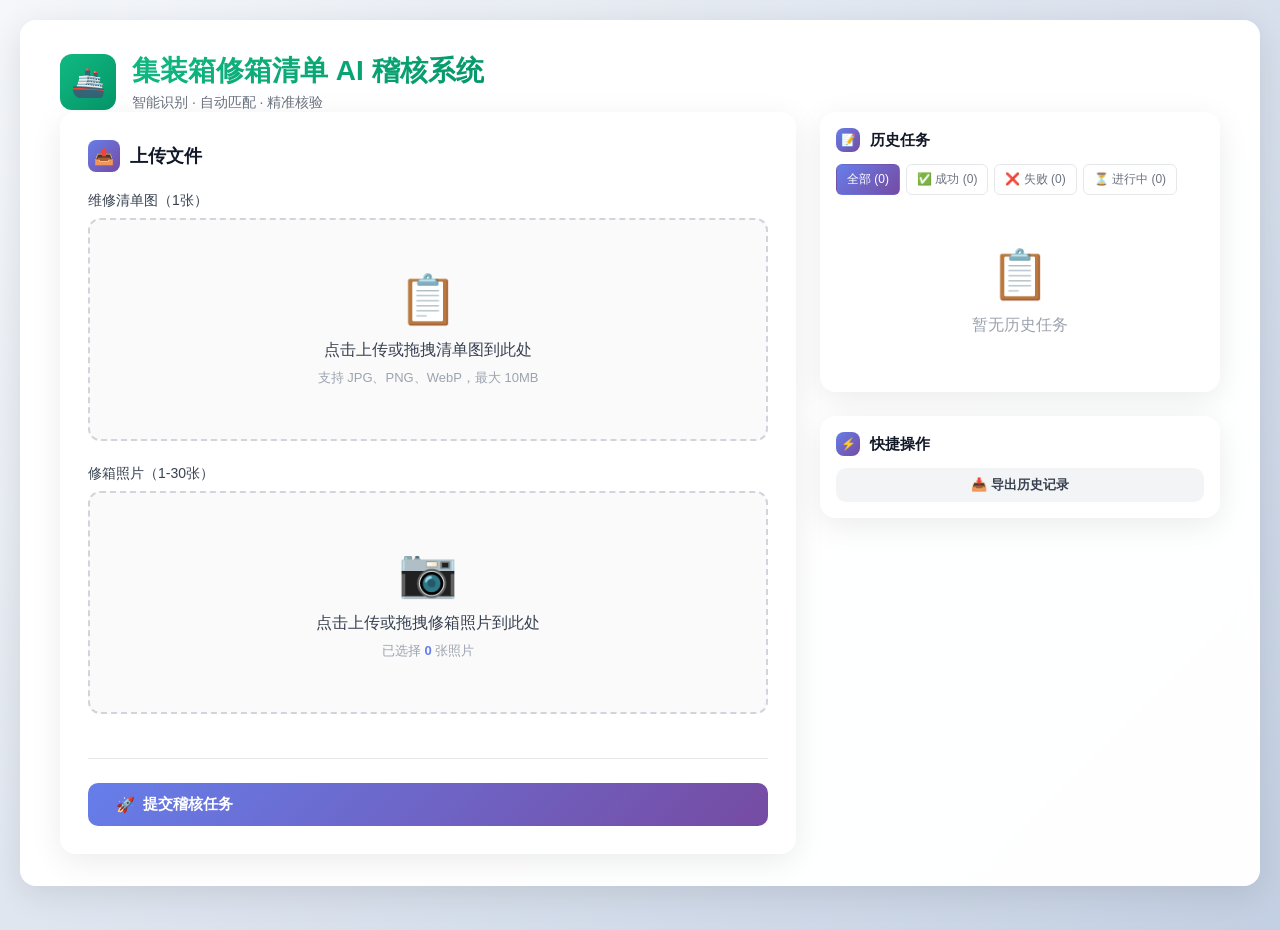
==== static/index.html @ 3660bea8 "Add audit service and partner frontend package" ====
<!DOCTYPE html>
<html lang="zh-CN">
<head>
<meta charset="UTF-8">
<meta name="viewport" content="width=device-width, initial-scale=1.0">
<title>集装箱修箱清单 AI 稽核系统</title>
<style>
  * { box-sizing: border-box; margin: 0; padding: 0; }
  body {
    font-family: -apple-system, BlinkMacSystemFont, "Segoe UI", "Microsoft YaHei", sans-serif;
    background: linear-gradient(135deg, #f5f7fa 0%, #c3cfe2 100%);
    min-height: 100vh;
    padding: 20px;
  }

  .container { max-width: 1400px; margin: 0 auto; }

  /* 头部 */
  .header {
    background: rgba(255,255,255,0.98);
    backdrop-filter: blur(10px);
    border-radius: 16px;
    padding: 32px 40px;
    margin-bottom: 24px;
    box-shadow: 0 8px 32px rgba(0,0,0,0.1);
  }
  .header-content { display: flex; align-items: center; justify-content: space-between; }
  .logo-area { display: flex; align-items: center; gap: 16px; }
  .logo {
    width: 56px; height: 56px;
    background: linear-gradient(135deg, #10b981 0%, #059669 100%);
    border-radius: 12px;
    display: flex; align-items: center; justify-content: center;
    font-size: 28px;
    color: white;
    font-weight: bold;
  }
  .title-area h1 {
    font-size: 28px;
    background: linear-gradient(135deg, #10b981 0%, #059669 100%);
    -webkit-background-clip: text;
    -webkit-text-fill-color: transparent;
    background-clip: text;
    margin-bottom: 4px;
  }
  .title-area .subtitle { color: #6b7280; font-size: 14px; }
  .stats { display: flex; gap: 24px; }
  .stat-item { text-align: center; }
  .stat-item .num { font-size: 24px; font-weight: bold; color: #10b981; }
  .stat-item .label { font-size: 12px; color: #9ca3af; margin-top: 4px; }

  /* 主布局 */
  .main-layout { display: grid; grid-template-columns: 1fr 400px; gap: 24px; }

  /* 卡片通用样式 */
  .card {
    background: rgba(255,255,255,0.98);
    backdrop-filter: blur(10px);
    border-radius: 16px;
    padding: 28px;
    box-shadow: 0 8px 32px rgba(0,0,0,0.08);
    transition: all 0.3s ease;
  }
  .card:hover { box-shadow: 0 12px 48px rgba(0,0,0,0.12); }
  .card-title {
    font-size: 18px;
    font-weight: 600;
    color: #111827;
    margin-bottom: 20px;
    display: flex;
    align-items: center;
    gap: 10px;
  }
  .card-title .icon {
    width: 32px; height: 32px;
    background: linear-gradient(135deg, #667eea 0%, #764ba2 100%);
    border-radius: 8px;
    display: flex; align-items: center; justify-content: center;
    color: white;
    font-size: 16px;
  }

  /* 清单图预览（紧凑模式） */
  .manifest-preview {
    margin-top: 12px;
    margin-bottom: 20px;
    border: 2px solid #667eea;
    border-radius: 12px;
    padding: 16px;
    background: #eef2ff;
    display: flex;
    align-items: center;
    gap: 16px;
    position: relative;
  }
  .manifest-preview img {
    width: 80px;
    height: 80px;
    object-fit: cover;
    border-radius: 8px;
    cursor: pointer;
    transition: transform 0.3s ease;
    border: 2px solid #667eea;
  }
  .manifest-preview img:hover {
    transform: scale(1.1);
  }
  .manifest-info {
    flex: 1;
  }
  .manifest-info .name {
    font-weight: 600;
    color: #4338ca;
    margin-bottom: 6px;
    font-size: 14px;
    display: flex;
    align-items: center;
    gap: 8px;
  }
  .manifest-info .size {
    font-size: 13px;
    color: #6366f1;
  }
  .manifest-preview .remove-btn {
    position: absolute;
    top: 12px;
    right: 12px;
    width: 28px;
    height: 28px;
    background: #ef4444;
    opacity: 1;
  }
  .upload-zone {
    border: 2px dashed #d1d5db;
    border-radius: 12px;
    padding: 52px 20px;
    text-align: center;
    cursor: pointer;
    transition: all 0.3s ease;
    background: #fafafa;
    margin-bottom: 20px;
  }
  .upload-zone.dragover {
    border-color: #667eea;
    background: #eff6ff;
  }
  .upload-zone:hover {
    border-color: #667eea;
    background: #f9fafb;
  }
  .upload-icon {
    font-size: 48px;
    margin-bottom: 12px;
    color: #9ca3af;
  }
  .upload-text { color: #374151; font-size: 16px; margin-bottom: 8px; }
  .upload-hint { color: #9ca3af; font-size: 13px; }
  input[type=file] { display: none; }

  /* 照片预览 */
  .photos-grid {
    display: grid;
    grid-template-columns: repeat(auto-fill, minmax(120px, 1fr));
    gap: 12px;
    margin-top: 16px;
  }
  .photo-item {
    position: relative;
    aspect-ratio: 1;
    border-radius: 12px;
    overflow: hidden;
    cursor: pointer;
    transition: all 0.3s ease;
    box-shadow: 0 2px 8px rgba(0,0,0,0.1);
  }
  .photo-item:hover {
    transform: translateY(-4px);
    box-shadow: 0 8px 24px rgba(0,0,0,0.15);
  }
  .photo-item img {
    width: 100%;
    height: 100%;
    object-fit: cover;
  }
  .photo-item .remove-btn {
    position: absolute;
    top: 8px;
    right: 8px;
    width: 28px;
    height: 28px;
    background: rgba(239,68,68,0.95);
    border: none;
    border-radius: 50%;
    color: white;
    font-size: 16px;
    cursor: pointer;
    display: flex;
    align-items: center;
    justify-content: center;
    opacity: 0;
    transition: opacity 0.3s ease;
  }
  .photo-item:hover .remove-btn { opacity: 1; }
  .photo-item .index {
    position: absolute;
    bottom: 8px;
    left: 8px;
    background: rgba(0,0,0,0.7);
    color: white;
    padding: 4px 8px;
    border-radius: 6px;
    font-size: 12px;
    font-weight: 600;
  }

  /* 按钮 */
  .btn {
    padding: 12px 28px;
    border: none;
    border-radius: 10px;
    font-size: 15px;
    font-weight: 600;
    cursor: pointer;
    transition: all 0.3s ease;
    display: inline-flex;
    align-items: center;
    gap: 8px;
  }
  .btn-primary {
    background: linear-gradient(135deg, #667eea 0%, #764ba2 100%);
    color: white;
  }
  .btn-primary:hover {
    transform: translateY(-2px);
    box-shadow: 0 8px 24px rgba(102,126,234,0.4);
  }
  .btn-primary:disabled {
    background: #9ca3af;
    cursor: not-allowed;
    transform: none;
  }
  .btn-secondary {
    background: #f3f4f6;
    color: #374151;
  }
  .btn-secondary:hover {
    background: #e5e7eb;
  }

  /* 进度卡片 */
  .progress-card {
    background: linear-gradient(135deg, #667eea 0%, #764ba2 100%);
    color: white;
    padding: 24px;
    border-radius: 16px;
    margin-bottom: 20px;
  }
  .progress-header {
    display: flex;
    justify-content: space-between;
    align-items: center;
    margin-bottom: 16px;
  }
  .task-id {
    font-family: monospace;
    font-size: 13px;
    opacity: 0.9;
  }
  .progress-bar-container {
    background: rgba(255,255,255,0.2);
    height: 8px;
    border-radius: 4px;
    overflow: hidden;
    margin-bottom: 12px;
  }
  .progress-bar {
    height: 100%;
    background: white;
    transition: width 0.3s ease;
    border-radius: 4px;
  }
  .stage-info {
    font-size: 14px;
    opacity: 0.95;
  }

  /* 状态标签 */
  .status-badge {
    display: inline-flex;
    align-items: center;
    gap: 6px;
    padding: 6px 14px;
    border-radius: 20px;
    font-size: 13px;
    font-weight: 600;
  }
  .status-badge.pending { background: #fef3c7; color: #92400e; }
  .status-badge.running {
    background: #dbeafe;
    color: #1e40af;
    animation: pulse 2s infinite;
  }
  .status-badge.succeeded { background: #dbeafe; color: #1e40af; }
  .status-badge.failed { background: #fee2e2; color: #991b1b; }

  @keyframes pulse {
    0%, 100% { opacity: 1; }
    50% { opacity: 0.7; }
  }

  /* 历史任务 */
  .history-filter {
    display: flex;
    gap: 6px;
    margin-bottom: 12px;
    flex-wrap: nowrap;
  }
  .filter-btn {
    padding: 6px 10px;
    border: 1px solid #e5e7eb;
    background: white;
    border-radius: 6px;
    font-size: 12px;
    cursor: pointer;
    transition: all 0.3s ease;
    color: #6b7280;
    white-space: nowrap;
    flex-shrink: 0;
  }
  .filter-btn:hover {
    border-color: #667eea;
    background: #f9fafb;
  }
  .filter-btn.active {
    background: linear-gradient(135deg, #667eea 0%, #764ba2 100%);
    color: white;
    border-color: transparent;
  }

  .history-list {
    max-height: 480px;
    overflow-y: auto;
  }
  .history-item {
    padding: 12px;
    border: 1px solid #e5e7eb;
    border-radius: 10px;
    margin-bottom: 8px;
    cursor: pointer;
    transition: all 0.3s ease;
    position: relative;
  }
  .history-item:hover {
    border-color: #667eea;
    background: #f9fafb;
  }
  .history-header {
    display: flex;
    justify-content: space-between;
    align-items: center;
    margin-bottom: 8px;
  }
  .history-time {
    font-size: 12px;
    color: #9ca3af;
  }
  /* 分页控件 */
  .pagination {
    display: flex;
    justify-content: space-between;
    align-items: center;
    margin-top: 16px;
    padding-top: 16px;
    border-top: 1px solid #e5e7eb;
  }
  .page-btn {
    padding: 8px 16px;
    border: 1px solid #e5e7eb;
    background: white;
    border-radius: 8px;
    font-size: 13px;
    cursor: pointer;
    transition: all 0.3s ease;
    color: #374151;
  }
  .page-btn:hover:not(:disabled) {
    border-color: #667eea;
    background: #f9fafb;
    color: #667eea;
  }
  .page-btn:disabled {
    opacity: 0.4;
    cursor: not-allowed;
  }
  .page-info {
    font-size: 13px;
    color: #6b7280;
  }
  .page-info span {
    font-weight: 600;
    color: #374151;
  }

  /* 统计面板 */
  .stats-grid {
    display: grid;
    grid-template-columns: 1fr;
    gap: 8px;
  }
  .stat-card {
    display: flex;
    align-items: center;
    gap: 12px;
    padding: 10px 12px;
    background: #f9fafb;
    border-radius: 8px;
    transition: all 0.3s ease;
  }
  .stat-card:hover {
    background: #f3f4f6;
    transform: translateX(4px);
  }
  .stat-icon {
    width: 36px;
    height: 36px;
    border-radius: 10px;
    display: flex;
    align-items: center;
    justify-content: center;
    font-size: 18px;
    flex-shrink: 0;
  }
  .stat-content {
    flex: 1;
  }
  .stat-value {
    font-size: 18px;
    font-weight: bold;
    color: #111827;
    margin-bottom: 2px;
  }
  .stat-label {
    font-size: 12px;
    color: #6b7280;
  }

  /* 报告展示 */
  .report-summary {
    display: grid;
    grid-template-columns: repeat(5, 1fr);
    gap: 16px;
    margin: 20px 0;
  }
  .summary-item {
    text-align: center;
    padding: 20px;
    background: #f9fafb;
    border-radius: 12px;
  }
  .summary-item .number {
    font-size: 32px;
    font-weight: bold;
    margin-bottom: 8px;
  }
  .summary-item .label {
    font-size: 13px;
    color: #6b7280;
  }
  .summary-item.verified .number { color: #10b981; }
  .summary-item.partial .number { color: #f59e0b; }
  .summary-item.missing .number { color: #ef4444; }

  .report-table {
    width: 100%;
    border-collapse: separate;
    border-spacing: 0;
    margin-top: 20px;
  }
  .report-table th {
    background: #f9fafb;
    padding: 14px 12px;
    text-align: left;
    font-weight: 600;
    font-size: 13px;
    color: #374151;
    border-bottom: 2px solid #e5e7eb;
  }
  .report-table td {
    padding: 12px;
    border-bottom: 1px solid #f3f4f6;
    font-size: 13px;
  }
  .report-table tr:hover {
    background: #f9fafb;
  }

  /* 逐项鉴定：默认展开的简洁卡片 */
  .verification-list {
    display: grid;
    gap: 14px;
    margin-top: 20px;
  }
  .verification-card {
    --result-color: #9ca3af;
    --result-bg: #f3f4f6;
    position: relative;
    overflow: hidden;
    background: #fff;
    border: 1px solid #e5e7eb;
    border-left: 5px solid var(--result-color);
    border-radius: 12px;
    box-shadow: 0 2px 10px rgba(15, 23, 42, 0.04);
  }
  .verification-card.status-verified { --result-color: #22c55e; --result-bg: #ecfdf3; }
  .verification-card.status-partial { --result-color: #f59e0b; --result-bg: #fffbeb; }
  .verification-card.status-missing { --result-color: #ef4444; --result-bg: #fff1f2; }
  .verification-card.status-unsupported { --result-color: #64748b; --result-bg: #f1f5f9; }
  .verification-card.status-overclaimed { --result-color: #7c3aed; --result-bg: #f5f3ff; }
  .verification-card-head {
    display: flex;
    justify-content: space-between;
    align-items: flex-start;
    gap: 24px;
    padding: 20px 22px 14px;
  }
  .verification-copy { min-width: 0; }
  .verification-title {
    color: #111827;
    font-size: 17px;
    font-weight: 750;
    line-height: 1.45;
  }
  .verification-facts {
    display: flex;
    flex-wrap: wrap;
    gap: 7px 18px;
    margin-top: 10px;
    color: #4b5563;
    font-size: 13px;
    line-height: 1.6;
  }
  .verification-facts b { color: #111827; font-weight: 600; }
  .verification-result-wrap {
    min-width: 120px;
    display: flex;
    flex-direction: column;
    align-items: flex-end;
    gap: 7px;
  }
  .verification-result {
    display: inline-flex;
    align-items: center;
    justify-content: center;
    gap: 7px;
    min-width: 104px;
    padding: 8px 14px;
    border-radius: 8px;
    background: var(--result-color);
    color: #fff;
    font-size: 14px;
    font-weight: 700;
    white-space: nowrap;
    box-shadow: 0 3px 9px rgba(15, 23, 42, 0.12);
  }
  .verification-text {
    display: grid;
    gap: 8px;
    padding: 0 22px 18px;
    color: #374151;
    font-size: 13px;
    line-height: 1.7;
  }
  .verification-text-line {
    display: grid;
    grid-template-columns: 76px minmax(0, 1fr);
    gap: 10px;
  }
  .verification-text-label { color: #6b7280; font-weight: 600; }
  .verification-details {
    padding: 17px 22px 20px;
    border-top: 1px solid #edf0f4;
    background: #fafbfc;
  }
  .verification-details .item-meta-group {
    padding: 0;
    border: 0;
    border-radius: 0;
    background: transparent;
  }
  .verification-details .item-meta-group + .item-meta-group {
    margin-top: 18px;
    padding-top: 18px;
    border-top: 1px solid #e5e7eb;
  }
  .verification-empty {
    color: #9ca3af;
    font-size: 13px;
  }
  @media (max-width: 760px) {
    .verification-card-head { gap: 12px; padding: 16px 16px 12px; }
    .verification-title { font-size: 15px; }
    .verification-result-wrap { min-width: auto; }
    .verification-result { min-width: auto; padding: 7px 10px; font-size: 12px; }
    .verification-text { padding: 0 16px 15px; }
    .verification-text-line { grid-template-columns: 68px minmax(0, 1fr); }
    .verification-details { padding: 15px 16px 17px; }
  }

  /* v3.8-GG 报告增强 */
  .item-expand-btn {
    background: #f3f4f6;
    border: none;
    border-radius: 4px;
    width: 22px;
    height: 22px;
    cursor: pointer;
    font-size: 13px;
    color: #6b7280;
    display: inline-flex;
    align-items: center;
    justify-content: center;
    transition: background 0.2s;
    flex-shrink: 0;
  }
  .item-expand-btn:hover { background: #e5e7eb; }
  .item-expand-row td {
    background: #f8faff;
    padding: 0 !important;
  }
  .item-expand-content {
    padding: 16px 20px;
    display: grid;
    grid-template-columns: repeat(auto-fill, minmax(200px, 1fr));
    gap: 12px;
  }
  .item-expand-section {
    background: white;
    border: 1px solid #e5e7eb;
    border-radius: 8px;
    padding: 12px;
  }
  .item-expand-section-title {
    font-size: 11px;
    font-weight: 600;
    color: #9ca3af;
    text-transform: uppercase;
    letter-spacing: 0.5px;
    margin-bottom: 8px;
  }
  .item-expand-section-value {
    font-size: 13px;
    color: #374151;
  }
  .item-expand-photos {
    display: flex;
    flex-wrap: wrap;
    gap: 6px;
    margin-top: 6px;
  }
  .photo-chip {
    background: #e0e7ff;
    color: #4338ca;
    border-radius: 4px;
    padding: 2px 8px;
    font-size: 11px;
    font-family: monospace;
  }
  .photo-chip img.photo-thumb {
    height: 36px;
    width: auto;
    border-radius: 3px;
    vertical-align: middle;
    margin-right: 3px;
    object-fit: cover;
  }
  .photo-chip noscript { display: none; }
  .photo-chip .photo-fallback { display: none; }

  .tag-paa {
    background: #fef3c7;
    color: #92400e;
    border-radius: 4px;
    padding: 1px 6px;
    font-size: 11px;
    font-weight: 600;
    margin-left: 4px;
  }
  .tag-suspicious {
    color: #ef4444;
    font-size: 14px;
    margin-left: 3px;
  }
  .tag-strong-match {
    background: #d1fae5;
    color: #065f46;
    border-radius: 4px;
    padding: 1px 6px;
    font-size: 11px;
    font-weight: 600;
  }
  .match-source-exact { color: #059669; font-size: 11px; margin-left: 4px; }
  .match-source-fuzzy { color: #d97706; font-size: 11px; margin-left: 4px; }

  /* v3.8-GG: 照片详情卡片 — 卡片式布局（可点击展开） */
  .photo-card {
    background: white;
    border: 1px solid #e5e7eb;
    border-radius: 12px;
    padding: 12px;
    display: flex;
    flex-direction: column;
    align-items: center;
    gap: 6px;
    min-width: 90px;
    cursor: pointer;
    transition: all 0.2s ease;
    position: relative;
  }
  .photo-card:hover {
    border-color: #667eea;
    box-shadow: 0 4px 16px rgba(102,126,234,0.15);
    transform: translateY(-2px);
  }
  .photo-card .photo-thumb-wrap {
    position: relative;
    width: 72px;
    height: 72px;
    border-radius: 8px;
    overflow: hidden;
    border: 2px solid #e5e7eb;
  }
  .photo-card:hover .photo-thumb-wrap {
    border-color: #667eea;
  }
  .photo-card .photo-thumb {
    width: 100%;
    height: 100%;
    object-fit: cover;
  }
  .photo-card .photo-name {
    font-size: 11px;
    color: #374151;
    text-align: center;
    max-width: 80px;
    overflow: hidden;
    text-overflow: ellipsis;
    white-space: nowrap;
  }
  .photo-card .photo-tags {
    display: flex;
    gap: 3px;
    flex-wrap: wrap;
    justify-content: center;
  }
  .match-tag-comp {
    background: #dbeafe;
    color: #1e40af;
    border-radius: 3px;
    padding: 1px 4px;
    font-size: 9px;
    font-weight: 600;
    white-space: nowrap;
  }
  .match-tag-side {
    background: #fce7f3;
    color: #9d174d;
    border-radius: 3px;
    padding: 1px 4px;
    font-size: 9px;
    font-weight: 600;
    white-space: nowrap;
  }
  .match-score {
    color: #059669;
    font-weight: 600;
    font-size: 10px;
  }
  .match-dir {
    color: #6b7280;
    font-size: 10px;
    text-align: center;
  }

  /* 旧式紧凑 chip（用于表头关键照片列） */
  .photo-chip {
    background: #e0e7ff;
    color: #4338ca;
    border-radius: 4px;
    padding: 2px 8px;
    font-size: 11px;
    font-family: monospace;
    cursor: pointer;
    transition: background 0.2s;
  }
  .photo-chip:hover { background: #c7d2fe; }
  .photo-chip img.photo-thumb {
    height: 36px;
    width: auto;
    border-radius: 3px;
    vertical-align: middle;
    margin-right: 3px;
    object-fit: cover;
  }
  .photo-chip noscript { display: none; }
  .photo-chip .photo-fallback { display: none; }

  /* 可展开 Item 行样式 */
  .item-expand-btn {
    background: #f3f4f6;
    border: none;
    border-radius: 4px;
    width: 22px;
    height: 22px;
    cursor: pointer;
    font-size: 13px;
    color: #6b7280;
    display: inline-flex;
    align-items: center;
    justify-content: center;
    transition: background 0.2s;
    flex-shrink: 0;
  }
  .item-expand-btn:hover { background: #e5e7eb; }
  .item-expand-row td {
    background: #f8faff;
    padding: 0 !important;
  }
  .item-expand-content {
    padding: 16px 20px;
  }

  /* Item 明细分组 — 网格布局 */
  .item-meta-grid {
    display: grid;
    grid-template-columns: 1fr 1fr;
    gap: 12px;
    margin-bottom: 16px;
  }
  .item-meta-group {
    background: white;
    border: 1px solid #e5e7eb;
    border-radius: 10px;
    padding: 12px;
  }
  .item-meta-group-title {
    font-size: 11px;
    font-weight: 700;
    text-transform: uppercase;
    letter-spacing: 0.5px;
    margin-bottom: 8px;
    display: flex;
    align-items: center;
    gap: 6px;
  }
  .item-meta-row {
    display: flex;
    justify-content: space-between;
    align-items: center;
    padding: 3px 0;
    font-size: 13px;
    border-bottom: 1px solid #f3f4f6;
  }
  .item-meta-row:last-child { border-bottom: none; }
  .item-meta-label { color: #9ca3af; font-size: 12px; }
  .item-meta-value { color: #111827; font-weight: 500; }

  /* 照片网格（展开区域） */
  .item-photos-grid {
    display: flex;
    flex-wrap: wrap;
    gap: 10px;
    margin-top: 4px;
  }

  /* 照片描述列表 */
  .photo-desc-list {
    margin-top: 14px;
    padding-left: 20px;
    list-style: disc;
    font-size: 13px;
    color: #374151;
  }
  .photo-desc-list li {
    margin-bottom: 6px;
    line-height: 1.6;
    color: #4b5563;
  }
  .photo-desc-list li b {
    color: #667eea;
    font-weight: 600;
  }
  .photo-desc-list .desc-score { color: #059669; font-weight: 600; }
  .photo-desc-list .desc-tag { color: #7c3aed; font-weight: 600; }

  /* 最终建议卡片 */
  .final-recommendation {
    background: linear-gradient(135deg, #d1fae5 0%, #a7f3d0 100%);
    border: 1px solid #10b981;
    border-radius: 12px;
    padding: 16px 20px;
    margin-top: 20px;
    display: flex;
    align-items: center;
    gap: 12px;
  }
  .final-recommendation .rec-icon { font-size: 24px; }
  .final-recommendation .rec-label { font-size: 15px; font-weight: 700; color: #065f46; }
  .final-recommendation .rec-value { font-size: 16px; font-weight: 700; color: #047857; margin-left: 8px; }
  .final-recommendation.partial {
    background: linear-gradient(135deg, #fef3c7 0%, #fde68a 100%);
    border-color: #f59e0b;
  }
  .final-recommendation.partial .rec-label,
  .final-recommendation.partial .rec-value { color: #92400e; }
  .final-recommendation.missing {
    background: linear-gradient(135deg, #fee2e2 0%, #fecaca 100%);
    border-color: #ef4444;
  }
  .final-recommendation.missing .rec-label,
  .final-recommendation.missing .rec-value { color: #991b1b; }

  .tag-paa {
    background: #fef3c7;
    color: #92400e;
    border-radius: 4px;
    padding: 1px 6px;
    font-size: 11px;
    font-weight: 600;
    margin-left: 4px;
  }
  .tag-suspicious {
    color: #ef4444;
    font-size: 14px;
    margin-left: 3px;
  }
  .tag-strong-match {
    background: #d1fae5;
    color: #065f46;
    border-radius: 4px;
    padding: 1px 6px;
    font-size: 11px;
    font-weight: 600;
  }
  .match-source-exact { color: #059669; font-size: 11px; margin-left: 4px; }
  .match-source-fuzzy { color: #d97706; font-size: 11px; margin-left: 4px; }

  .cargo-info-section {
    background: #fffbeb;
    border: 1px solid #fcd34d;
    border-radius: 10px;
    padding: 14px 18px;
    margin-bottom: 16px;
    display: flex;
    align-items: center;
    gap: 16px;
  }
  .cargo-info-label {
    font-size: 12px;
    font-weight: 600;
    color: #92400e;
    white-space: nowrap;
  }
  .cargo-info-name {
    font-size: 15px;
    font-weight: 600;
    color: #78350f;
  }
  .cargo-info-confidence {
    font-size: 11px;
    color: #b45309;
    margin-top: 2px;
  }
  .cargo-info-source {
    font-size: 11px;
    color: #92400e;
    margin-top: 4px;
  }
  .direction-score {
    display: inline-block;
    background: #dbeafe;
    color: #1e40af;
    border-radius: 10px;
    padding: 2px 8px;
    font-size: 12px;
    font-weight: 600;
  }

  /* 模态框 */
  .modal {
    display: none;
    position: fixed;
    top: 0;
    left: 0;
    width: 100%;
    height: 100%;
    background: rgba(0,0,0,0.8);
    z-index: 2000;
    align-items: center;
    justify-content: center;
  }
  .modal.show { display: flex; }
  .modal-content {
    max-width: 90%;
    max-height: 90%;
    position: relative;
  }
  .modal-content img {
    max-width: 100%;
    max-height: 85vh;
    border-radius: 12px;
    object-fit: contain;
  }
  .modal-close {
    position: absolute;
    top: -50px;
    right: 0;
    background: white;
    border: none;
    width: 44px;
    height: 44px;
    border-radius: 50%;
    font-size: 24px;
    cursor: pointer;
    box-shadow: 0 2px 8px rgba(0,0,0,0.15);
    transition: all 0.3s ease;
  }
  .modal-close:hover {
    background: #f3f4f6;
    transform: scale(1.1);
  }

  /* 关键照片缩略图网格 */
  .key-photos-cell {
    display: flex;
    flex-direction: column;
    gap: 4px;
  }
  .key-photos-count {
    font-size: 12px;
    color: #6b7280;
    margin-bottom: 4px;
  }
  .key-photos-thumb-row {
    display: flex;
    gap: 3px;
    align-items: center;
  }
  .key-photo-thumb {
    position: relative;
    width: 36px;
    height: 36px;
    border-radius: 4px;
    overflow: hidden;
    border: 1px solid #e5e7eb;
    cursor: pointer;
    transition: transform 0.2s;
  }
  .key-photo-thumb:hover {
    transform: scale(1.15);
    border-color: #667eea;
    z-index: 1;
  }
  .key-photo-thumb img {
    width: 100%;
    height: 100%;
    object-fit: cover;
  }
  .key-photo-thumb.verified::after {
    content: '✓';
    position: absolute;
    bottom: 0;
    right: 0;
    background: #10b981;
    color: white;
    font-size: 10px;
    width: 14px;
    height: 14px;
    display: flex;
    align-items: center;
    justify-content: center;
    border-radius: 2px 0 4px 0;
  }
  .key-photo-thumb.missing::after {
    content: '✗';
    position: absolute;
    bottom: 0;
    right: 0;
    background: #ef4444;
    color: white;
    font-size: 10px;
    width: 14px;
    height: 14px;
    display: flex;
    align-items: center;
    justify-content: center;
    border-radius: 2px 0 4px 0;
  }
  .key-photo-overflow {
    width: 36px;
    height: 36px;
    border-radius: 4px;
    background: #f3f4f6;
    display: flex;
    align-items: center;
    justify-content: center;
    font-size: 11px;
    color: #6b7280;
  }
  @media (max-width: 768px) {
    .header-content { flex-direction: column; gap: 20px; }
    .photos-grid { grid-template-columns: repeat(auto-fill, minmax(100px, 1fr)); }
    .report-summary { grid-template-columns: repeat(2, 1fr); }
  }
</style>
</head>
<body>
  <div class="container">
    <!-- 头部 -->
    <div class="header">
      <div class="header-content">
        <div class="logo-area">
          <div class="logo">🚢</div>
          <div class="title-area">
            <h1>集装箱修箱清单 AI 稽核系统</h1>
            <div class="subtitle">智能识别 · 自动匹配 · 精准核验</div>
          </div>
        </div>
      </div>

    <!-- 主内容区 -->
    <div class="main-layout">
      <!-- 左侧：上传与报告 -->
      <div class="left-section">
        <!-- 上传卡片 -->
        <div class="card">
          <div class="card-title">
            <span class="icon">📤</span>
            <span>上传文件</span>
          </div>

          <label style="font-size: 14px; color: #374151; margin-bottom: 8px; display: block;">维修清单图（1张）</label>
          <div class="upload-zone" id="manifestZone" onclick="document.getElementById('manifest').click()">
            <div class="upload-icon">📋</div>
            <div class="upload-text">点击上传或拖拽清单图到此处</div>
            <div class="upload-hint">支持 JPG、PNG、WebP，最大 10MB</div>
          </div>
          <input type="file" id="manifest" accept="image/*">
          <div id="manifestPreview"></div>

          <label style="font-size: 14px; color: #374151; margin: 24px 0 8px; display: block;">修箱照片（1-30张）</label>
          <div class="upload-zone" id="photosZone" onclick="document.getElementById('photos').click()">
            <div class="upload-icon">📷</div>
            <div class="upload-text">点击上传或拖拽修箱照片到此处</div>
            <div class="upload-hint">已选择 <span id="photoCount" style="color: #667eea; font-weight: 600;">0</span> 张照片</div>
          </div>
          <input type="file" id="photos" accept="image/*" multiple>
          <div id="photosPreview" class="photos-grid"></div>

          <div style="margin-top: 24px; padding-top: 24px; border-top: 1px solid #e5e7eb;">
            <button class="btn btn-primary" id="submitBtn" onclick="submitTask()" style="width: 100%;">
              <span>🚀</span>
              <span>提交稽核任务</span>
            </button>
          </div>
        </div>

        <!-- 进度卡片 -->
        <div id="progressSection" style="display: none;">
          <div class="progress-card">
            <div class="progress-header">
              <div>
                <div style="font-size: 16px; font-weight: 600; margin-bottom: 4px;">任务进行中</div>
                <div class="task-id">Task ID: <span id="taskId"></span></div>
              </div>
              <div id="taskStatus"></div>
            </div>
            <div class="progress-bar-container">
              <div class="progress-bar" id="progressBar" style="width: 0%"></div>
            </div>
            <div class="stage-info" id="stageInfo">正在准备...</div>
            <div style="margin-top: 16px; display: flex; gap: 12px;">
              <button class="btn btn-secondary" onclick="pollOnce()" style="flex: 1;">
                🔄 刷新状态
              </button>
              <button class="btn" id="autoBtn" onclick="toggleAuto()" style="flex: 1; background: rgba(255,255,255,0.3); color: white;">
                ⏱️ 自动轮询: 开
              </button>
            </div>
          </div>
        </div>

        <!-- 报告卡片 -->
        <div class="card" id="reportCard" style="display:none">
          <div class="card-title">
            <span class="icon">📊</span>
            <span>稽核报告</span>
            <button class="btn btn-secondary" onclick="exportReport()" style="margin-left: auto; padding: 8px 16px; font-size: 13px;">
              📥 导出报告
            </button>
          </div>
          <div id="reportContent"></div>
        </div>
      </div>

      <!-- 右侧：历史任务 -->
      <div class="right-section">
        <div class="card" style="padding: 16px;">
          <div class="card-title" style="margin-bottom: 12px; font-size: 15px;">
            <span class="icon" style="width: 24px; height: 24px; font-size: 12px;">📝</span>
            <span>历史任务</span>
          </div>

          <!-- 筛选器 -->
          <div class="history-filter">
            <button class="filter-btn active" data-status="all" onclick="filterHistory('all')">
              全部 (<span id="countAll">0</span>)
            </button>
            <button class="filter-btn" data-status="succeeded" onclick="filterHistory('succeeded')">
              ✅ 成功 (<span id="countSucceeded">0</span>)
            </button>
            <button class="filter-btn" data-status="failed" onclick="filterHistory('failed')">
              ❌ 失败 (<span id="countFailed">0</span>)
            </button>
            <button class="filter-btn" data-status="running" onclick="filterHistory('running')">
              ⏳ 进行中 (<span id="countRunning">0</span>)
            </button>
          </div>

          <div class="history-list" id="historyList">
            <div style="text-align: center; padding: 40px 20px; color: #9ca3af;">
              <div style="font-size: 48px; margin-bottom: 12px;">📋</div>
              <div>暂无历史任务</div>
            </div>
          </div>

          <!-- 分页控件 -->
          <div class="pagination" id="pagination" style="display: none;">
            <button class="page-btn" onclick="changePage(-1)" id="prevBtn">
              ← 上一页
            </button>
            <span class="page-info">
              第 <span id="currentPage">1</span> / <span id="totalPages">1</span> 页
            </span>
            <button class="page-btn" onclick="changePage(1)" id="nextBtn">
              下一页 →
            </button>
          </div>
        </div>

        <!-- 快捷操作 -->
        <div class="card" style="margin-top: 24px; padding: 16px;">
          <div class="card-title" style="margin-bottom: 12px; font-size: 15px;">
            <span class="icon" style="width: 24px; height: 24px; font-size: 12px;">⚡</span>
            <span>快捷操作</span>
          </div>
            <div style="display: flex; flex-direction: column; gap: 8px;">
              <button class="btn btn-secondary" onclick="exportHistory()" style="width: 100%; justify-content: center; padding: 8px 16px; font-size: 13px;">
                📥 导出历史记录
              </button>
            </div>
        </div>
      </div>
    </div>
  </div>

  <!-- 图片预览模态框 -->
  <div class="modal" id="imageModal" onclick="closeModal()" style="z-index: 3000;">
    <div class="modal-content" style="position: fixed; top: 50%; left: 50%; transform: translate(-50%, -50%); max-width: 95vw; max-height: 95vh;">
      <button class="modal-close" onclick="closeModal()">×</button>
      <img id="modalImage" src="" alt="预览" style="max-width: 100%; max-height: 90vh; border-radius: 12px; object-fit: contain;">
    </div>
  </div>

  <!-- 报告详情模态框 -->
  <div class="modal" id="reportModal" onclick="closeReportModal(event)">
    <div class="modal-content" onclick="event.stopPropagation()" style="max-width: 1200px; max-height: 90vh; overflow-y: auto; background: white; border-radius: 16px; padding: 32px; position: relative;">
      <button class="modal-close" onclick="closeReportModal()" style="position: absolute; top: 16px; right: 16px; background: #f3f4f6; width: 36px; height: 36px; border-radius: 50%; border: none; font-size: 20px; cursor: pointer; display: flex; align-items: center; justify-content: center; color: #6b7280; z-index: 10;">×</button>
      <div id="modalReportContent"></div>
    </div>
  </div>

<script>
let photos = [];          // 原始文件列表（File 对象）
let photoIdMap = [];      // 提交后填充：[{blobUrl, photoId, seq, filename}]
let taskId = null;
let autoTimer = null;
let currentReport = null;
// API 拉取的历史列表（内存），不再存 localStorage
let historyLoaded = [];

// 初始化
window.onload = () => {
  updateStats();
  fetchHistory();  // 从后端 API 拉历史
  setupDragDrop();
};

// 从后端 API 拉取历史任务列表
async function fetchHistory() {
  try {
    historyLoaded = await apiFetch('/api/v1/audits');
    renderHistory();
  } catch (e) {
    console.warn('拉取历史失败:', e.message);
    historyLoaded = [];
    renderHistory();
  }
}

// 统一封装 fetch + JSON 解析, 失败时给出可读错误
async function apiFetch(url, options = {}) {
  const r = await fetch(url, options);
  const ct = r.headers.get('content-type') || '';
  const text = await r.text();
  if (!ct.includes('application/json')) {
    // 服务器返回 HTML 错误页/网关页等
    const preview = text.replace(/\s+/g, ' ').slice(0, 200);
    throw new Error(
      `服务端返回了非 JSON (HTTP ${r.status} ${r.statusText}): ${preview}`
    );
  }
  let j;
  try {
    j = text ? JSON.parse(text) : {};
  } catch (e) {
    throw new Error(`JSON 解析失败 (HTTP ${r.status}): ${text.slice(0, 200)}`);
  }
  if (!r.ok) {
    throw new Error(JSON.stringify(j));
  }
  return j;
}

// 拖拽上传
function setupDragDrop() {
  const zones = [
    { zone: 'manifestZone', input: 'manifest', single: true },
    { zone: 'photosZone', input: 'photos', single: false }
  ];

  zones.forEach(({zone, input, single}) => {
    const el = document.getElementById(zone);
    ['dragenter', 'dragover', 'dragleave', 'drop'].forEach(evt => {
      el.addEventListener(evt, e => { e.preventDefault(); e.stopPropagation(); });
    });
    ['dragenter', 'dragover'].forEach(evt => el.addEventListener(evt, () => el.classList.add('dragover')));
    ['dragleave', 'drop'].forEach(evt => el.addEventListener(evt, () => el.classList.remove('dragover')));
    el.addEventListener('drop', e => {
      const files = e.dataTransfer.files;
      if (single && files.length > 0) {
        const dt = new DataTransfer();
        dt.items.add(files[0]);
        document.getElementById(input).files = dt.files;
        document.getElementById(input).dispatchEvent(new Event('change'));
      } else if (!single) {
        for (const f of files) {
          if (f.size > 10 * 1024 * 1024) {
            alert(`照片 "${f.name}" 超过 10MB，已跳过`);
            continue;
          }
          photos.push(f);
        }
        renderPhotos();
      }
    });
  });
}

// 清单图预览
function manifestChangeHandler(e) {
  const f = e.target.files[0];
  const preview = document.getElementById('manifestPreview');
  const zone = document.getElementById('manifestZone');

  if (f) {
    // 文件大小校验：最大 10MB
    if (f.size > 10 * 1024 * 1024) {
      alert('清单图文件过大，请选择 10MB 以内的图片');
      clearManifest();
      return;
    }
    const url = URL.createObjectURL(f);
    const sizeMB = (f.size / 1024 / 1024).toFixed(2);

    // 隐藏上传区，显示紧凑预览
    zone.style.display = 'none';
    preview.innerHTML = `
      <div class="manifest-preview">
        <img src="${url}" onclick="openModal('${url}')" title="点击查看大图">
        <div class="manifest-info">
          <div class="name">
            <span>✅</span>
            <span>${f.name}</span>
          </div>
          <div class="size">📊 文件大小: ${sizeMB} MB</div>
        </div>
        <button class="remove-btn" onclick="clearManifest()" title="删除重新上传">×</button>
      </div>`;
  } else {
    clearManifest();
  }
}
document.getElementById('manifest').addEventListener('change', manifestChangeHandler);

function clearManifest() {
  const preview = document.getElementById('manifestPreview');
  const zone = document.getElementById('manifestZone');
  const oldInput = document.getElementById('manifest');

  zone.style.display = 'block';
  // 彻底清空 file input（重建节点）
  const newInput = oldInput.cloneNode(true);
  oldInput.parentNode.replaceChild(newInput, oldInput);
  preview.innerHTML = '';

  // 重新绑定 change 监听器
  newInput.addEventListener('change', manifestChangeHandler);
}

// 修箱照片处理
document.getElementById('photos').addEventListener('change', e => {
  for (const f of e.target.files) {
    // 文件大小校验：最大 10MB
    if (f.size > 10 * 1024 * 1024) {
      alert(`照片 "${f.name}" 超过 10MB，已跳过`);
      continue;
    }
    photos.push(f);
  }
  e.target.value = '';
  renderPhotos();
});

function renderPhotos() {
  const c = document.getElementById('photosPreview');
  document.getElementById('photoCount').textContent = photos.length;
  c.innerHTML = photos.map((f, i) => {
    const url = URL.createObjectURL(f);
    const mapped = photoIdMap[i];
    // 提交后显示序号（按上传顺序）和 photo_id 前8位
    const label = mapped
      ? `#${mapped.seq} · ${mapped.photoId.slice(0, 8)}`
      : `#${i + 1}`;
    return `
      <div class="photo-item" onclick="openModal('${url}')">
        <img src="${url}">
        <button class="remove-btn" onclick="event.stopPropagation(); rmPhoto(${i})">×</button>
        <div class="index" title="${mapped ? mapped.photoId : ''}">${label}</div>
      </div>`;
  }).join('');
}

function rmPhoto(i) { photos.splice(i, 1); photoIdMap.splice(i, 1); renderPhotos(); }

// 图片预览
function openModal(url) {
  document.getElementById('modalImage').src = url;
  document.getElementById('imageModal').classList.add('show');
}
function closeModal() {
  document.getElementById('imageModal').classList.remove('show');
}

// 提交任务
async function submitTask() {
  const manifest = document.getElementById('manifest').files[0];
  if (!manifest) { alert('请选择清单图'); return; }
  if (photos.length === 0) { alert('请至少选择1张修箱照片'); return; }

  const btn = document.getElementById('submitBtn');
  btn.disabled = true;
  btn.innerHTML = '<span>⏳</span><span>提交中...</span>';

  // 清掉可能残留的旧自动轮询
  clearInterval(autoTimer);
  autoTimer = null;

  const fd = new FormData();
  fd.append('manifest_image', manifest);
  const uploadBatchId = Date.now().toString(36);
  photos.forEach((photo, idx) => {
    fd.append('photos', photo);
    // 浏览器试用页没有客户业务 ID，因此自动生成；正式 API 客户应传自己的 photosIds。
    const randomPart = window.crypto?.randomUUID
      ? window.crypto.randomUUID()
      : Math.random().toString(36).slice(2);
    fd.append('photosIds', `web_${uploadBatchId}_${idx + 1}_${randomPart}`);
  });

  try {
    const j = await apiFetch('/api/v1/audits', { method: 'POST', body: fd });
    taskId = j.task_id;
    // v3.8-GG: 保存照片 ID 对照（blob URL → photo_id）
    const mappings = j.photo_mappings || (j.photo_id_list || []).map((pid, idx) => ({
      photo_id: pid,
      seq: idx + 1,
      filename: photos[idx]?.name,
      photosId: null,
    }));
    photoIdMap = mappings.map((mapping, idx) => ({
      photoId: mapping.photo_id,
      photosId: mapping.photosId,
      seq: mapping.seq || idx + 1,
      blobUrl: URL.createObjectURL(photos[idx]),
      filename: mapping.filename || photos[idx].name,
    }));
    // 重建进度卡片（清除旧失败状态残留）
    document.getElementById('progressSection').innerHTML = `
      <div class="progress-card">
        <div class="progress-header">
          <div>
            <div style="font-size: 16px; font-weight: 600; margin-bottom: 4px;">任务进行中</div>
            <div class="task-id">Task ID: <span id="taskId">${taskId}</span></div>
          </div>
          <div id="taskStatus"></div>
        </div>
        <div class="progress-bar-container">
          <div class="progress-bar" id="progressBar" style="width: 0%"></div>
        </div>
        <div class="stage-info" id="stageInfo">正在准备...</div>
        <div style="margin-top: 16px; display: flex; gap: 12px;">
          <button class="btn btn-secondary" onclick="pollOnce()" style="flex: 1;">
            🔄 刷新状态
          </button>
          <button class="btn" id="autoBtn" onclick="toggleAuto()" style="flex: 1; background: rgba(255,255,255,0.2); color: white;">
            ⏱️ 自动轮询: 关
          </button>
        </div>
      </div>`;
    document.getElementById('progressSection').style.display = 'block';
    document.getElementById('reportCard').style.display = 'none';
    toggleAuto(true);
    pollOnce();
  } catch (e) {
    alert('提交失败: ' + e.message);
  } finally {
    btn.disabled = false;
    btn.innerHTML = '<span>🚀</span><span>提交稽核任务</span>';
  }
}

function doClearForm() {
  photos = [];
  renderPhotos();
  clearManifest();
}


// 轮询状态
async function pollOnce() {
  if (!taskId) return;
  try {
    const j = await apiFetch(`/api/v1/audits/${taskId}`);

    const stageMap = {
      'p1_a': { name: 'P1-A 铭牌识别', progress: 10 },
      'p1_b': { name: 'P1-B 清单OCR', progress: 20 },
      'p2_a': { name: 'P2-A 照片索引', progress: 35 },
      'p2_c': { name: 'P2-C 货物识别', progress: 45 },
      'p3': { name: 'P3 清单预处理', progress: 55 },
      'p4_a1': { name: 'P4-A1 部件匹配', progress: 70 },
      'p5_b': { name: 'P5-B 损伤核验', progress: 85 },
      'p6': { name: 'P6 报告生成', progress: 95 }
    };

    const stage = stageMap[j.current_stage] || { name: '准备中', progress: 5 };
    const status = j.status;

    document.getElementById('taskStatus').innerHTML = `<span class="status-badge ${status}">${status}</span>`;
    document.getElementById('stageInfo').textContent = `${stage.name} ${j.progress?.detail || ''}`;
    document.getElementById('progressBar').style.width = (status === 'succeeded' ? 100 : stage.progress) + '%';

    // 任何状态下都同步历史记录里的状态(避免停留在 pending)
    if (status === 'running' || status === 'pending') {
      updateHistoryStatus(taskId, status);
    }

    if (status === 'succeeded') {
      toggleAuto(false);
      updateHistoryStatus(taskId, 'succeeded');
      await getReport();
      // 成功后才清空表单
      photos = [];
      photoIdMap = [];
      renderPhotos();
      clearManifest();
    } else if (status === 'failed') {
      // 关闭自动轮询（不用 toggleAuto，因为 autoBtn 已被替换）
      clearInterval(autoTimer);
      autoTimer = null;
      updateHistoryStatus(taskId, 'failed');
      const errMsg = j.error_msg || '未知错误';
      const errCode = j.error?.code || '';
      // 把进度区域变成失败提示（不再弹 alert）
      document.getElementById('progressSection').innerHTML = `
        <div class="progress-card" style="background: linear-gradient(135deg, #ef4444 0%, #dc2626 100%);">
          <div style="display: flex; justify-content: space-between; align-items: start;">
            <div>
              <div style="font-size: 16px; font-weight: 600; margin-bottom: 4px;">❌ 任务失败</div>
              <div class="task-id" style="word-break: break-all;">${errCode ? errCode + ': ' : ''}${errMsg}</div>
            </div>
            <button class="btn" onclick="resubmitTask()" style="background: rgba(255,255,255,0.2); color: white; padding: 6px 14px; font-size: 13px;">
              🔄 重新提交
            </button>
          </div>
        </div>`;
      document.getElementById('progressSection').style.display = 'block';
      document.getElementById('progressSection').scrollIntoView({ behavior: 'smooth' });
    }
  } catch (e) {
    console.error('轮询失败:', e);
  }
}

function toggleAuto(force) {
  const btn = document.getElementById('autoBtn');
  if (force === false || autoTimer) {
    clearInterval(autoTimer);
    autoTimer = null;
    btn.innerHTML = '⏱️ 自动轮询: 关';
    btn.style.background = 'rgba(255,255,255,0.2)';
  } else {
    autoTimer = setInterval(pollOnce, 5000);
    btn.innerHTML = '⏱️ 自动轮询: 开';
    btn.style.background = 'rgba(255,255,255,0.3)';
  }
}

// 重新提交：直接用已有文件重新提交任务
async function resubmitTask() {
  // 复用文件输入框和 photos 数组，不需要重新选择文件
  await submitTask();
}

// 重新提交：重建进度卡片，保留已选文件
function resetForm() {
  taskId = null;
  // 先重建进度卡片（因为 toggleAuto 要操作 autoBtn）
  document.getElementById('progressSection').innerHTML = `
    <div class="progress-card">
      <div class="progress-header">
        <div>
          <div style="font-size: 16px; font-weight: 600; margin-bottom: 4px;">任务进行中</div>
          <div class="task-id">Task ID: <span id="taskId"></span></div>
        </div>
        <div id="taskStatus"></div>
      </div>
      <div class="progress-bar-container">
        <div class="progress-bar" id="progressBar" style="width: 0%"></div>
      </div>
      <div class="stage-info" id="stageInfo">正在准备...</div>
      <div style="margin-top: 16px; display: flex; gap: 12px;">
        <button class="btn btn-secondary" onclick="pollOnce()" style="flex: 1;">
          🔄 刷新状态
        </button>
        <button class="btn" id="autoBtn" onclick="toggleAuto()" style="flex: 1; background: rgba(255,255,255,0.2); color: white;">
          ⏱️ 自动轮询: 关
        </button>
      </div>
    </div>`;
  toggleAuto(false);  // 关闭自动轮询（在重建之后调用）
  document.getElementById('progressSection').style.display = 'none';
  document.getElementById('reportCard').style.display = 'none';
}

// 获取报告
async function getReport() {
  if (!taskId) return;
  try {
    // 并行获取报告和任务详情（任务详情包含 photos 字段）
    const [j, taskInfo] = await Promise.all([
      apiFetch(`/api/v1/audits/${taskId}/report`),
      apiFetch(`/api/v1/audits/${taskId}`),
    ]);
    currentReport = j;
    const nameMap = (j && j.photo_name_map) || {};
    const photoUrlMap = (j && j.photo_url_map) || {};
    // v3.8-GG: photo_id → seq 映射（seq 从 1 开始）
    // 优先从报告的 photos 字段获取，否则从任务详情的 photos 字段获取
    const seqMap = {};
    if (j.photos) {
      j.photos.forEach(p => { seqMap[p.photo_id] = p.seq; });
    } else if (taskInfo.photos) {
      // 旧报告没有 photos，从任务详情获取
      taskInfo.photos.forEach(p => { seqMap[p.photo_id] = p.seq; });
      // 同时更新 nameMap（API 返回的字段是 filename）
      taskInfo.photos.forEach(p => {
        if (!nameMap[p.photo_id] && p.filename) {
          nameMap[p.photo_id] = p.filename;
        }
      });
    }

    const card = document.getElementById('reportCard');
    card.style.display = '';
    card.scrollIntoView({ behavior: 'smooth' });

    const summary = j.verification_summary;

    function photoChip(pid) {
      const name = nameMap[pid] || pid;
      const url = photoUrlMap[pid];
      if (taskId) {
        const apiUrl = `/api/v1/audits/${taskId}/photos/${pid}/image`;
        return `<span class="photo-chip" title="${name}"><img src="${apiUrl}" class="photo-thumb" alt="${name}" onclick="event.stopPropagation();openModal('${apiUrl}')" onerror="this.style.display='none';this.nextSibling.style.display=''" /><noscript>${name}</noscript></span>`;
      }
      if (url && !url.startsWith('file://')) {
        return `<span class="photo-chip" title="${name}"><img src="${url}" class="photo-thumb" alt="${name}" onclick="event.stopPropagation();openModal('${url}')" onerror="this.style.display='none';this.nextSibling.style.display=''" /><noscript>${name}</noscript></span>`;
      }
      return `<span class="photo-chip" title="${pid}">${name}</span>`;
    }

    // 关键照片缩略图单元格
    function keyPhotosCell(v, taskId, nameMap, seqMap, photoUrlMap) {
      const total = v.core_photos ? v.core_photos.length : 0;
      if (total === 0) {
        return '<span style="color:#9ca3af;font-size:12px">—</span>';
      }

      // 计算已核验数（verified 的照片数量）
      let verifiedCount = 0;
      if (v.core_photos_detail && v.core_photos_detail.length > 0) {
        // 有详细信息时，根据方向分判断
        v.core_photos_detail.forEach(m => {
          if (m.direction_score >= 0.6) verifiedCount++;
        });
      }

      const label = `${total} 张照片 (${verifiedCount})`;

      // 只显示前4张照片
      const thumbs = v.core_photos.slice(0, 4).map((pid, idx) => {
        // 尝试从 seqMap 获取 seq，如果找不到则使用 idx+1 作为备选
        let seq = seqMap ? seqMap[pid] : null;
        if (!seq && seq !== 0) seq = idx + 1;
        const name = nameMap[pid] || pid;
        const apiUrl = `/api/v1/audits/${taskId}/photos/${pid}/image`;
        // 判断是否已核验（有方向分且>=0.6）
        let statusClass = '';
        if (v.core_photos_detail && v.core_photos_detail[idx]) {
          if (v.core_photos_detail[idx].direction_score >= 0.6) {
            statusClass = 'verified';
          }
        }
        return `<div class="key-photo-thumb ${statusClass}" onclick="event.stopPropagation();openModal('${apiUrl}')" title="#${seq} ${name}">
          <img src="${apiUrl}" alt="${name}" onerror="this.style.opacity='0.3'" />
        </div>`;
      }).join('');

      const overflow = total > 4 ? `<div class="key-photo-overflow">+${total - 4}</div>` : '';

      return `<div class="key-photos-cell">
        <div class="key-photos-count">${label}</div>
        <div class="key-photos-thumb-row">
          ${thumbs}${overflow}
        </div>
      </div>`;
    }

    // 渲染单张照片卡片（可点击查看大图）- 简化版（描述文字放在下方列表）
    function renderPhotoCard(m, taskId, nameMap, seqMap) {
      const name = nameMap[m.photo_id] || m.photo_id || '?';
      // 尝试从 seqMap 获取 seq，如果找不到则显示 ?
      let seq = seqMap ? (seqMap[m.photo_id] || '?') : '?';
      const apiUrl = `/api/v1/audits/${taskId}/photos/${m.photo_id}/image`;
      return `
      <div class="photo-card" onclick="openModal('${apiUrl}')" title="#${seq} ${name}">
        <div class="photo-thumb-wrap">
          <img src="${apiUrl}" class="photo-thumb" alt="${name}" onerror="this.parentElement.style.background='#f3f4f6';this.style.display='none'" />
        </div>
        <div class="photo-name">#${seq} ${name}</div>
      </div>`;
    }

    // 生成单张照片的描述文字（供下方列表使用）
    function renderPhotoDescItem(m, taskId, nameMap, seqMap) {
      const seq = seqMap ? (seqMap[m.photo_id] || '?') : '?';
      const score = m.direction_score !== null && m.direction_score !== undefined
        ? ` <span class="desc-score">(${Math.round(m.direction_score * 100)}%)</span>`
        : ` <span class="desc-score">(N/A)</span>`;
      // 部件匹配标签
      const compMatch = m.component_match ? '<span class="desc-tag">P4-A1部件匹配</span>' : '';
      // 方向匹配标签
      const sideMatch = m.side_match ? '<span class="desc-tag">方向匹配</span>' : '';
      // 损伤描述（从 labels 提取或显示有无损伤）
      let damageInfo = '';
      if (m.labels && m.labels.length > 0) {
        const damageLabels = m.labels.filter(l => l.includes('损伤') || l.includes('划痕') || l.includes('凹痕') || l.includes('变形'));
        if (damageLabels.length > 0) {
          damageInfo = ' + <span class="desc-tag">' + damageLabels.join(', ') + '</span>';
        }
      }
      if (!damageInfo) {
        damageInfo = m.has_damage ? ' + <span class="desc-tag">P5-B有损伤</span>' : '';
      }
      const parts = [compMatch, sideMatch].filter(Boolean);
      const matchInfo = parts.length > 0 ? ' — ' + parts.join(' + ') : '';
      return `photo_${seq}${score}${matchInfo}${damageInfo}`;
    }

    // cargo info section
    let cargoHtml = '';
    if (j.cargo_info) {
      cargoHtml = `
      <div class="cargo-info-section">
        <div class="cargo-info-label">📦 货物</div>
        <div>
          <div class="cargo-info-name">${j.cargo_info.cargo_name || '未知'}</div>
          ${j.cargo_info.confidence ? `<div class="cargo-info-confidence">置信度 ${(j.cargo_info.confidence * 100).toFixed(0)}%</div>` : ''}
          ${j.cargo_info.cargo_desc ? `<div style="font-size:12px;color:#92400e;margin-top:2px">${j.cargo_info.cargo_desc}</div>` : ''}
          ${j.cargo_info.source_photos && j.cargo_info.source_photos.length ? `<div class="cargo-info-source">来源照片: ${j.cargo_info.source_photos.map(pid => nameMap[pid] || pid).join(', ')}</div>` : ''}
        </div>
      </div>`;
    }

    const rows = j.item_verifications.map(v => {
      const statusKey = v.verification_status || 'missing';
      const statusMeta = {
        verified: { icon: '✓', text: '已通过' },
        partial: { icon: '!', text: '部分通过' },
        missing: { icon: '×', text: '未通过' },
        unsupported: { icon: '—', text: '不支持' },
        overclaimed: { icon: '!', text: '疑似多报' },
      }[statusKey] || { icon: '?', text: statusKey };

      // Badges
      const paaTag = v.is_paa ? '<span class="tag-paa">PAA</span>' : '';
      const suspTag = (v.component_suspicious || v.damage_suspicious || v.location_suspicious)
        ? '<span class="tag-suspicious" title="可疑字段">⚠</span>' : '';
      const strongTag = v.strong_match
        ? `<span class="tag-strong-match">强匹配</span><span class="${v.match_source === 'exact' ? 'match-source-exact' : 'match-source-fuzzy'}">(${v.match_source === 'exact' ? '精确' : '模糊'})</span>`
        : '';

      // P3-C 强匹配照片明细。新报告使用后端保存的 confidence/labels；
      // 旧报告没有 matched_photos_detail 时，也根据现有字段给出可读的命中依据。
      const matchedDetails = (v.matched_photos || []).map(pid => {
        const detail = (v.matched_photos_detail || []).find(m => m.photo_id === pid) || {};
        const seq = seqMap ? (seqMap[pid] || '?') : '?';
        const confidence = typeof detail.confidence === 'number'
          ? ` <span class="desc-score">(${Math.round(detail.confidence * 100)}%)</span>`
          : ` <span class="desc-score">(已核实)</span>`;
        const sourceCn = (detail.match_source || v.match_source) === 'exact' ? '精确' : '模糊';
        const recognized = detail.recognized_location || v.location_code || '?';
        const target = detail.target_location || v.location_code || '?';
        const labels = detail.labels && detail.labels.length
          ? detail.labels
          : [`P3-C Location ${sourceCn}匹配`, `识别 ${recognized} → 清单 ${target}`];
        return `<li>photo_${seq}${confidence} — ${labels.map(label => `<span class="desc-tag">${label}</span>`).join(' + ')}</li>`;
      }).join('');

      const matchedSection = v.matched_photos && v.matched_photos.length ? `
        <div class="item-meta-group" style="grid-column: 1 / -1;">
          <div class="item-meta-group-title">✋ 强匹配照片</div>
          <div class="item-photos-grid">
            ${v.matched_photos.map(pid => {
              const n = nameMap[pid] || pid;
              const u = `/api/v1/audits/${taskId}/photos/${pid}/image`;
              return `<div class="photo-card" onclick="openModal('${u}')" title="${n}">
                <div class="photo-thumb-wrap"><img src="${u}" class="photo-thumb" alt="${n}" onerror="this.parentElement.style.background='#f3f4f6';this.style.display='none'" /></div>
                <div class="photo-name">${n}</div>
              </div>`;
            }).join('')}
          </div>
          <ul class="photo-desc-list">
            ${matchedDetails}
          </ul>
        </div>` : '';

      // 全部候选照片（卡片网格 + 下方描述列表，展示完整详细信息）
      let photosSection = '';
      if (v.core_photos_detail && v.core_photos_detail.length) {
        const descItems = v.core_photos_detail.map(m => `<li>${renderPhotoDescItem(m, taskId, nameMap, seqMap)}</li>`).join('');
        photosSection = `
        <div class="item-meta-group" style="grid-column: 1 / -1;">
          <div class="item-meta-group-title">📷 候选照片 (${v.core_photos.length}张)</div>
          <div class="item-photos-grid">
            ${v.core_photos_detail.map(m => renderPhotoCard(m, taskId, nameMap, seqMap)).join('')}
          </div>
          <ul class="photo-desc-list">
            ${descItems}
          </ul>
        </div>`;
      } else if (v.core_photos && v.core_photos.length) {
        photosSection = `
        <div class="item-meta-group" style="grid-column: 1 / -1;">
          <div class="item-meta-group-title">📷 候选照片 (${v.core_photos.length}张)</div>
          <div class="item-photos-grid">
            ${v.core_photos.map(pid => {
              const n = nameMap[pid] || pid;
              const u = `/api/v1/audits/${taskId}/photos/${pid}/image`;
              return `<div class="photo-card" onclick="openModal('${u}')" title="${n}">
                <div class="photo-thumb-wrap"><img src="${u}" class="photo-thumb" alt="${n}" onerror="this.parentElement.style.background='#f3f4f6';this.style.display='none'" /></div>
                <div class="photo-name">${n}</div>
              </div>`;
            }).join('')}
          </div>
        </div>`;
      }

      const matchText = v.strong_match
        ? `强匹配·${v.match_source === 'exact' ? '精确' : '模糊'}`
        : (v.match_source && v.match_source !== 'none' ? v.match_source : '—');

      return `
      <article class="verification-card status-${statusKey}">
        <div class="verification-card-head">
          <div class="verification-copy">
            <div class="verification-title">Item ${v.item_no} · ${v.component || '未识别'} ${paaTag}${suspTag} · ${v.damage_code || '—'}</div>
            <div class="verification-facts">
              <span><b>部件：</b>${v.component_name || v.component || '—'}</span>
              <span><b>损伤：</b>${[v.damage_code, v.damage_name].filter(Boolean).join(' · ') || '—'}</span>
              <span><b>位置：</b>${v.location_code || '—'}</span>
              <span><b>匹配：</b>${matchText}</span>
            </div>
          </div>
          <div class="verification-result-wrap">
            <div class="verification-result">${statusMeta.icon} ${statusMeta.text}</div>
            ${strongTag}
          </div>
        </div>
        <div class="verification-text">
          <div class="verification-text-line"><span class="verification-text-label">维修说明</span><span>${v.description || '—'}</span></div>
          <div class="verification-text-line"><span class="verification-text-label">鉴定依据</span><span>${v.auditor_notes || (v.strong_match ? '照片标记与清单位置匹配' : '暂无补充说明')}</span></div>
        </div>
        <div class="verification-details">
          ${matchedSection}
          ${photosSection}
          ${!matchedSection && !photosSection ? '<div class="verification-empty">本项未匹配到证据照片</div>' : ''}
        </div>
      </article>`;
    }).join('');

    // 最终建议颜色映射
    const recClass = j.final_recommendation === 'VERIFIED' ? '' : j.final_recommendation === 'PARTIAL' ? 'partial' : 'missing';
    const recIcon = j.final_recommendation === 'VERIFIED' ? '✅' : j.final_recommendation === 'PARTIAL' ? '⚠️' : '❌';
    const recText = j.final_recommendation === 'VERIFIED' ? 'Approve' : j.final_recommendation === 'PARTIAL' ? 'Review Required' : j.final_recommendation === 'MISSING' ? 'Reject' : j.final_recommendation || '-';

    document.getElementById('reportContent').innerHTML = `
      <div style="background: linear-gradient(135deg, #667eea15 0%, #764ba215 100%); padding: 24px; border-radius: 12px; margin-bottom: 20px;">
        <div style="font-size: 18px; font-weight: 600; margin-bottom: 16px; display: flex; align-items: center; gap: 12px;">
          <span>🚢</span>
          <span>集装箱号: ${j.container_number || '未识别'}</span>
          <span style="margin-left: auto;" class="status-badge ${j.final_recommendation === 'VERIFIED' ? 'succeeded' : j.final_recommendation === 'MISSING' ? 'failed' : 'running'}">${j.final_recommendation}</span>
        </div>
        <div style="font-size: 14px; color: #6b7280; margin-bottom: 8px;">
          共 <span style="font-weight: bold; color: #667eea;">${j.total_list_items || j.item_verifications.length}</span> 项
        </div>
      </div>

      ${cargoHtml}

      <div class="report-summary">
        <div class="summary-item verified">
          <div class="number">${summary.verified}</div>
          <div class="label">✅ 已核实</div>
        </div>
        <div class="summary-item partial">
          <div class="number">${summary.partial}</div>
          <div class="label">⚠️ 部分核实</div>
        </div>
        <div class="summary-item missing">
          <div class="number">${summary.missing}</div>
          <div class="label">❌ 缺失</div>
        </div>
        <div class="summary-item">
          <div class="number" style="color: #9ca3af">${summary.unsupported}</div>
          <div class="label">🚫 不支持</div>
        </div>
        <div class="summary-item">
          <div class="number" style="color: #9ca3af">${summary.overclaimed}</div>
          <div class="label">📊 过度申报</div>
        </div>
      </div>

      <div class="verification-list">${rows}</div>

      <!-- 最终建议卡片 -->
      <div class="final-recommendation ${recClass}">
        <span class="rec-icon">${recIcon}</span>
        <span class="rec-label">🎯 最终建议</span>
        <span class="rec-value">${recText}</span>
      </div>

      <div style="margin-top: 16px; padding: 16px; background: #f9fafb; border-radius: 8px; font-size: 13px; color: #6b7280;">
        💰 Token消耗: ${j.cost?.total_tokens || 0} | 估算成本: ¥${(j.cost?.estimated_cost_cny || 0).toFixed(4)}
        · <span style="font-size:12px">v${j.pipeline_version || '?'} · ${j.allocation_strategy || ''}</span>
      </div>
    `;

    updateStats();
  } catch (e) {
    alert('获取报告失败: ' + e.message);
  }
}

// 历史任务
let currentFilter = 'all';
let currentPage = 1;
const pageSize = 10;

function renderHistory() {
  const list = document.getElementById('historyList');
  const pagination = document.getElementById('pagination');

  // 筛选
  const filtered = currentFilter === 'all'
    ? historyLoaded
    : historyLoaded.filter(t => t.status === currentFilter);

  // 更新筛选器计数
  document.getElementById('countAll').textContent = historyLoaded.length;
  document.getElementById('countSucceeded').textContent = historyLoaded.filter(t => t.status === 'succeeded').length;
  document.getElementById('countFailed').textContent = historyLoaded.filter(t => t.status === 'failed').length;
  document.getElementById('countRunning').textContent = historyLoaded.filter(t => t.status === 'running' || t.status === 'pending').length;

  if (filtered.length === 0) {
    list.innerHTML = `
      <div style="text-align: center; padding: 40px 20px; color: #9ca3af;">
        <div style="font-size: 48px; margin-bottom: 12px;">📋</div>
        <div>暂无历史任务</div>
      </div>`;
    pagination.style.display = 'none';
    return;
  }

  // 分页
  const totalPages = Math.ceil(filtered.length / pageSize);
  if (currentPage > totalPages) currentPage = totalPages;

  const start = (currentPage - 1) * pageSize;
  const end = start + pageSize;
  const pageData = filtered.slice(start, end);

  // 摘要 badge helper
  function summaryBadge(task) {
    if (!task.verification_summary) return '';
    const s = task.verification_summary;
    return `<div style="margin-top:6px;font-size:12px;display:flex;gap:4px;flex-wrap:wrap">
      ${s.verified ? `<span style="color:#10b981;font-weight:600">✓${s.verified}</span>` : ''}
      ${s.partial ? `<span style="color:#f59e0b;font-weight:600">~${s.partial}</span>` : ''}
      ${s.missing ? `<span style="color:#ef4444;font-weight:600">✗${s.missing}</span>` : ''}
    </div>`;
  }

  list.innerHTML = pageData.map((task) => {
    const rec = task.final_recommendation || task.status;
    const recClass = rec === 'VERIFIED' ? 'succeeded' : rec === 'PARTIAL' ? 'running' : rec === 'MISSING' ? 'failed' : 'pending';
    return `
      <div class="history-item" onclick="loadTask('${task.task_id}')">
        <div class="history-header">
          <span class="status-badge ${task.status}">${task.status}</span>
          ${task.container_number ? `<span style="font-size:13px;color:#374151;font-weight:600">${task.container_number}</span>` : ''}
          <span class="status-badge ${recClass}">${rec}</span>
          <span class="history-time">${new Date(task.created_at).toLocaleString('zh-CN')}</span>
        </div>
        <div style="font-family:monospace;font-size:11px;color:#9ca3af;">${task.task_id}</div>
        ${task.verification_summary ? summaryBadge(task) : ''}
      </div>
    `;
  }).join('');

  // 显示分页控件
  if (totalPages > 1) {
    pagination.style.display = 'flex';
    document.getElementById('currentPage').textContent = currentPage;
    document.getElementById('totalPages').textContent = totalPages;
    document.getElementById('prevBtn').disabled = currentPage === 1;
    document.getElementById('nextBtn').disabled = currentPage === totalPages;
  } else {
    pagination.style.display = 'none';
  }
}

function filterHistory(status) {
  currentFilter = status;
  currentPage = 1;

  // 更新按钮状态
  document.querySelectorAll('.filter-btn').forEach(btn => {
    btn.classList.remove('active');
    if (btn.dataset.status === status) {
      btn.classList.add('active');
    }
  });

  renderHistory();
}

function changePage(delta) {
  currentPage += delta;
  renderHistory();
}

function updateHistoryStatus(id, status) {
  const task = historyLoaded.find(t => t.task_id === id);
  if (task) {
    task.status = status;
    renderHistory();
  }
}

async function loadTask(id) {
  taskId = id;

  try {
    const j = await apiFetch(`/api/v1/audits/${id}`);

    if (j.status === 'succeeded') {
      // 如果任务成功，获取并显示报告
      const reportJ = await apiFetch(`/api/v1/audits/${id}/report`);
      currentReport = reportJ;

      // 在模态框中显示报告（传入 j 作为任务详情，包含 photos 字段）
      showReportInModal(reportJ, id, j);
    } else if (j.status === 'failed') {
      // 直接显示失败状态
      clearInterval(autoTimer);
      autoTimer = null;
      const errMsg = j.error?.message || '未知错误';
      const errCode = j.error?.code || '';
      document.getElementById('progressSection').innerHTML = `
        <div class="progress-card" style="background: linear-gradient(135deg, #ef4444 0%, #dc2626 100%);">
          <div style="display: flex; justify-content: space-between; align-items: start;">
            <div>
              <div style="font-size: 16px; font-weight: 600; margin-bottom: 4px;">❌ 任务失败</div>
              <div class="task-id" style="word-break: break-all;">${errCode ? errCode + ': ' : ''}${errMsg}</div>
            </div>
            <button class="btn" onclick="resubmitTask()" style="background: rgba(255,255,255,0.2); color: white; padding: 6px 14px; font-size: 13px;">
              🔄 重新提交
            </button>
          </div>
        </div>`;
      document.getElementById('progressSection').style.display = 'block';
      document.getElementById('progressSection').scrollIntoView({ behavior: 'smooth' });
    } else {
      // 进行中/pending：重建进度卡片并显示状态
      clearInterval(autoTimer);
      autoTimer = null;
      document.getElementById('progressSection').innerHTML = `
        <div class="progress-card">
          <div class="progress-header">
            <div>
              <div style="font-size: 16px; font-weight: 600; margin-bottom: 4px;">任务进行中</div>
              <div class="task-id">Task ID: <span id="taskId">${id}</span></div>
            </div>
            <div id="taskStatus"></div>
          </div>
          <div class="progress-bar-container">
            <div class="progress-bar" id="progressBar" style="width: 0%"></div>
          </div>
          <div class="stage-info" id="stageInfo">正在准备...</div>
          <div style="margin-top: 16px; display: flex; gap: 12px;">
            <button class="btn btn-secondary" onclick="pollOnce()" style="flex: 1;">
              🔄 刷新状态
            </button>
            <button class="btn" id="autoBtn" onclick="toggleAuto()" style="flex: 1; background: rgba(255,255,255,0.2); color: white;">
              ⏱️ 自动轮询: 关
            </button>
          </div>
        </div>`;
      document.getElementById('progressSection').style.display = 'block';
      document.getElementById('progressSection').scrollIntoView({ behavior: 'smooth' });
      await pollOnce();
    }
  } catch (e) {
    alert('加载任务失败: ' + e.message);
  }
}

// 在模态框中显示报告
function showReportInModal(report, id, taskInfo) {
  const summary = report.verification_summary;
  const nameMap = (report && report.photo_name_map) || {};
  const photoUrlMap = (report && report.photo_url_map) || {};
  // v3.8-GG: photo_id → seq 映射
  // 优先从报告的 photos 字段获取，否则从任务详情的 photos 字段获取
  const seqMap = {};
  if (report.photos) {
    report.photos.forEach(p => { seqMap[p.photo_id] = p.seq; });
  } else if (taskInfo && taskInfo.photos) {
    taskInfo.photos.forEach(p => { seqMap[p.photo_id] = p.seq; });
    // 同时更新 nameMap（API 返回的字段是 filename）
    taskInfo.photos.forEach(p => {
      if (!nameMap[p.photo_id] && p.filename) {
        nameMap[p.photo_id] = p.filename;
      }
    });
  }

  function photoChip(pid) {
    const name = nameMap[pid] || pid;
    const url = photoUrlMap[pid];
    if (id) {
      const apiUrl = `/api/v1/audits/${id}/photos/${pid}/image`;
      return `<span class="photo-chip" title="${name}"><img src="${apiUrl}" class="photo-thumb" alt="${name}" onclick="event.stopPropagation();openModal('${apiUrl}')" onerror="this.style.display='none';this.nextSibling.style.display=''" /><noscript>${name}</noscript></span>`;
    }
    if (url && !url.startsWith('file://')) {
      return `<span class="photo-chip" title="${name}"><img src="${url}" class="photo-thumb" alt="${name}" onclick="event.stopPropagation();openModal('${url}')" onerror="this.style.display='none';this.nextSibling.style.display=''" /><noscript>${name}</noscript></span>`;
    }
    return `<span class="photo-chip" title="${pid}">${name}</span>`;
  }

  // 关键照片缩略图单元格（模态框版本）
  function keyPhotosCellModal(v, taskId, nameMap, seqMap, photoUrlMap) {
    const total = v.core_photos ? v.core_photos.length : 0;
    if (total === 0) {
      return '<span style="color:#9ca3af;font-size:12px">—</span>';
    }

    let verifiedCount = 0;
    if (v.core_photos_detail && v.core_photos_detail.length > 0) {
      v.core_photos_detail.forEach(m => {
        if (m.direction_score >= 0.6) verifiedCount++;
      });
    }

    const label = `${total} 张照片 (${verifiedCount})`;
    const thumbs = v.core_photos.slice(0, 4).map((pid, idx) => {
      // 优先从 seqMap 获取 seq，否则用 core_photos_detail 的索引+1
      let seq = seqMap ? seqMap[pid] : null;
      if (!seq && seq !== 0) {
        // 尝试从 core_photos_detail 中查找对应的索引
        const detailIdx = v.core_photos_detail ? v.core_photos_detail.findIndex(d => d.photo_id === pid) : -1;
        seq = detailIdx >= 0 ? detailIdx + 1 : idx + 1;
      }
      const name = nameMap[pid] || pid;
      const apiUrl = `/api/v1/audits/${taskId}/photos/${pid}/image`;
      let statusClass = '';
      if (v.core_photos_detail && v.core_photos_detail[idx]) {
        if (v.core_photos_detail[idx].direction_score >= 0.6) {
          statusClass = 'verified';
        }
      }
      return `<div class="key-photo-thumb ${statusClass}" onclick="event.stopPropagation();openModal('${apiUrl}')" title="#${seq} ${name}">
        <img src="${apiUrl}" alt="${name}" onerror="this.style.opacity='0.3'" />
      </div>`;
    }).join('');
    const overflow = total > 4 ? `<div class="key-photo-overflow">+${total - 4}</div>` : '';

    return `<div class="key-photos-cell">
      <div class="key-photos-count">${label}</div>
      <div class="key-photos-thumb-row">
        ${thumbs}${overflow}
      </div>
    </div>`;
  }

  // 生成单张照片的描述文字（供下方列表使用）- 模态框版本
  function renderPhotoDescItemModal(m, taskId, nameMap, seqMap) {
    const seq = seqMap ? (seqMap[m.photo_id] || '?') : '?';
    const score = m.direction_score !== null && m.direction_score !== undefined
      ? ` <span class="desc-score">(${Math.round(m.direction_score * 100)}%)</span>`
      : ` <span class="desc-score">(N/A)</span>`;
    const compMatch = m.component_match ? '<span class="desc-tag">P4-A1部件匹配</span>' : '';
    const sideMatch = m.side_match ? '<span class="desc-tag">方向匹配</span>' : '';
    let damageInfo = '';
    if (m.labels && m.labels.length > 0) {
      const damageLabels = m.labels.filter(l => l.includes('损伤') || l.includes('划痕') || l.includes('凹痕') || l.includes('变形'));
      if (damageLabels.length > 0) {
        damageInfo = ' + <span class="desc-tag">' + damageLabels.join(', ') + '</span>';
      }
    }
    if (!damageInfo) {
      damageInfo = m.has_damage ? ' + <span class="desc-tag">P5-B有损伤</span>' : '';
    }
    const parts = [compMatch, sideMatch].filter(Boolean);
    const matchInfo = parts.length > 0 ? ' — ' + parts.join(' + ') : '';
    return `photo_${seq}${score}${matchInfo}${damageInfo}`;
  }

  function renderPhotoCardModal(m, taskId, nameMap, seqMap) {
    const name = nameMap[m.photo_id] || m.photo_id || '?';
    let seq = seqMap ? (seqMap[m.photo_id] || '?') : '?';
    const apiUrl = `/api/v1/audits/${taskId}/photos/${m.photo_id}/image`;
    return `
    <div class="photo-card" onclick="openModal('${apiUrl}')" title="#${seq} ${name}">
      <div class="photo-thumb-wrap">
        <img src="${apiUrl}" class="photo-thumb" alt="${name}" onerror="this.parentElement.style.background='#f3f4f6';this.style.display='none'" />
      </div>
      <div class="photo-name">#${seq} ${name}</div>
    </div>`;
  }

  // cargo info section
  let cargoHtml = '';
  if (report.cargo_info) {
    cargoHtml = `
    <div class="cargo-info-section">
      <div class="cargo-info-label">📦 货物</div>
      <div>
        <div class="cargo-info-name">${report.cargo_info.cargo_name || '未知'}</div>
        ${report.cargo_info.confidence ? `<div class="cargo-info-confidence">置信度 ${(report.cargo_info.confidence * 100).toFixed(0)}%</div>` : ''}
        ${report.cargo_info.cargo_desc ? `<div style="font-size:12px;color:#92400e;margin-top:2px">${report.cargo_info.cargo_desc}</div>` : ''}
        ${report.cargo_info.source_photos && report.cargo_info.source_photos.length ? `<div class="cargo-info-source">来源照片: ${report.cargo_info.source_photos.map(pid => nameMap[pid] || pid).join(', ')}</div>` : ''}
      </div>
    </div>`;
  }

  const rows = report.item_verifications.map(v => {
    const statusKey = v.verification_status || 'missing';
    const statusMeta = {
      verified: { icon: '✓', text: '已通过' },
      partial: { icon: '!', text: '部分通过' },
      missing: { icon: '×', text: '未通过' },
      unsupported: { icon: '—', text: '不支持' },
      overclaimed: { icon: '!', text: '疑似多报' },
    }[statusKey] || { icon: '?', text: statusKey };

    const paaTag = v.is_paa ? '<span class="tag-paa">PAA</span>' : '';
    const suspTag = (v.component_suspicious || v.damage_suspicious || v.location_suspicious)
      ? '<span class="tag-suspicious" title="可疑字段">⚠</span>' : '';
    const strongTag = v.strong_match
      ? `<span class="tag-strong-match">强匹配</span><span class="${v.match_source === 'exact' ? 'match-source-exact' : 'match-source-fuzzy'}">(${v.match_source === 'exact' ? '精确' : '模糊'})</span>`
      : '';

    // P3-C 强匹配照片明细（模态框版本，兼容没有明细字段的历史报告）。
    const matchedDetails = (v.matched_photos || []).map(pid => {
      const detail = (v.matched_photos_detail || []).find(m => m.photo_id === pid) || {};
      const seq = seqMap ? (seqMap[pid] || '?') : '?';
      const confidence = typeof detail.confidence === 'number'
        ? ` <span class="desc-score">(${Math.round(detail.confidence * 100)}%)</span>`
        : ` <span class="desc-score">(已核实)</span>`;
      const sourceCn = (detail.match_source || v.match_source) === 'exact' ? '精确' : '模糊';
      const recognized = detail.recognized_location || v.location_code || '?';
      const target = detail.target_location || v.location_code || '?';
      const labels = detail.labels && detail.labels.length
        ? detail.labels
        : [`P3-C Location ${sourceCn}匹配`, `识别 ${recognized} → 清单 ${target}`];
      return `<li>photo_${seq}${confidence} — ${labels.map(label => `<span class="desc-tag">${label}</span>`).join(' + ')}</li>`;
    }).join('');

    const matchedSection = v.matched_photos && v.matched_photos.length ? `
      <div class="item-meta-group" style="grid-column: 1 / -1;">
        <div class="item-meta-group-title">✋ 强匹配照片</div>
        <div class="item-photos-grid">
          ${v.matched_photos.map(pid => {
            const n = nameMap[pid] || pid;
            const u = `/api/v1/audits/${id}/photos/${pid}/image`;
            return `<div class="photo-card" onclick="openModal('${u}')" title="${n}">
              <div class="photo-thumb-wrap"><img src="${u}" class="photo-thumb" alt="${n}" onerror="this.parentElement.style.background='#f3f4f6';this.style.display='none'" /></div>
              <div class="photo-name">${n}</div>
            </div>`;
          }).join('')}
        </div>
        <ul class="photo-desc-list">
          ${matchedDetails}
        </ul>
      </div>` : '';

    let photosSection = '';
    if (v.core_photos_detail && v.core_photos_detail.length) {
      const descItems = v.core_photos_detail.map(m => `<li>${renderPhotoDescItemModal(m, id, nameMap, seqMap)}</li>`).join('');
      photosSection = `
      <div class="item-meta-group" style="grid-column: 1 / -1;">
        <div class="item-meta-group-title">📷 候选照片 (${v.core_photos.length}张)</div>
        <div class="item-photos-grid">
          ${v.core_photos_detail.map(m => renderPhotoCardModal(m, id, nameMap, seqMap)).join('')}
        </div>
        <ul class="photo-desc-list">
          ${descItems}
        </ul>
      </div>`;
    } else if (v.core_photos && v.core_photos.length) {
      photosSection = `
      <div class="item-meta-group" style="grid-column: 1 / -1;">
        <div class="item-meta-group-title">📷 候选照片 (${v.core_photos.length}张)</div>
        <div class="item-photos-grid">
          ${v.core_photos.map(pid => {
            const n = nameMap[pid] || pid;
            const u = `/api/v1/audits/${id}/photos/${pid}/image`;
            return `<div class="photo-card" onclick="openModal('${u}')" title="${n}">
              <div class="photo-thumb-wrap"><img src="${u}" class="photo-thumb" alt="${n}" onerror="this.parentElement.style.background='#f3f4f6';this.style.display='none'" /></div>
              <div class="photo-name">${n}</div>
            </div>`;
          }).join('')}
        </div>
      </div>`;
    }

    const matchText = v.strong_match
      ? `强匹配·${v.match_source === 'exact' ? '精确' : '模糊'}`
      : (v.match_source && v.match_source !== 'none' ? v.match_source : '—');

    return `
    <article class="verification-card status-${statusKey}">
      <div class="verification-card-head">
        <div class="verification-copy">
          <div class="verification-title">Item ${v.item_no} · ${v.component || '未识别'} ${paaTag}${suspTag} · ${v.damage_code || '—'}</div>
          <div class="verification-facts">
            <span><b>部件：</b>${v.component_name || v.component || '—'}</span>
            <span><b>损伤：</b>${[v.damage_code, v.damage_name].filter(Boolean).join(' · ') || '—'}</span>
            <span><b>位置：</b>${v.location_code || '—'}</span>
            <span><b>匹配：</b>${matchText}</span>
          </div>
        </div>
        <div class="verification-result-wrap">
          <div class="verification-result">${statusMeta.icon} ${statusMeta.text}</div>
          ${strongTag}
        </div>
      </div>
      <div class="verification-text">
        <div class="verification-text-line"><span class="verification-text-label">维修说明</span><span>${v.description || '—'}</span></div>
        <div class="verification-text-line"><span class="verification-text-label">鉴定依据</span><span>${v.auditor_notes || (v.strong_match ? '照片标记与清单位置匹配' : '暂无补充说明')}</span></div>
      </div>
      <div class="verification-details">
        ${matchedSection}
        ${photosSection}
        ${!matchedSection && !photosSection ? '<div class="verification-empty">本项未匹配到证据照片</div>' : ''}
      </div>
    </article>`;
  }).join('');

  // 最终建议颜色映射（模态框版本）
  const recClass2 = report.final_recommendation === 'VERIFIED' ? '' : report.final_recommendation === 'PARTIAL' ? 'partial' : 'missing';
  const recIcon2 = report.final_recommendation === 'VERIFIED' ? '✅' : report.final_recommendation === 'PARTIAL' ? '⚠️' : '❌';
  const recText2 = report.final_recommendation === 'VERIFIED' ? 'Approve' : report.final_recommendation === 'PARTIAL' ? 'Review Required' : report.final_recommendation === 'MISSING' ? 'Reject' : report.final_recommendation || '-';

  document.getElementById('modalReportContent').innerHTML = `
    <div style="margin-bottom: 24px; display: flex; justify-content: space-between; align-items: center; padding-right: 50px;">
      <h2 style="margin: 0; font-size: 24px; color: #111827;">稽核报告详情</h2>
      <button class="btn btn-secondary" onclick="exportReportFromModal('${id}')" style="padding: 8px 16px; font-size: 13px;">
        📥 导出报告
      </button>
    </div>

    <div style="background: linear-gradient(135deg, #667eea15 0%, #764ba215 100%); padding: 24px; border-radius: 12px; margin-bottom: 20px;">
      <div style="font-size: 18px; font-weight: 600; margin-bottom: 16px; display: flex; align-items: center; gap: 12px;">
        <span>🚢</span>
        <span>集装箱号: ${report.container_number || '未识别'}</span>
        <span style="margin-left: auto;" class="status-badge ${report.final_recommendation === 'VERIFIED' ? 'succeeded' : report.final_recommendation === 'MISSING' ? 'failed' : 'running'}">${report.final_recommendation}</span>
      </div>
      <div style="font-size: 14px; color: #6b7280; margin-bottom: 8px;">
        共 <span style="font-weight: bold; color: #667eea;">${report.total_list_items || report.item_verifications.length}</span> 项
      </div>
      <div style="font-size: 13px; color: #6b7280;">Task ID: ${id}</div>
    </div>

    ${cargoHtml}

    <div class="report-summary">
      <div class="summary-item verified">
        <div class="number">${summary.verified}</div>
        <div class="label">✅ 已核实</div>
      </div>
      <div class="summary-item partial">
        <div class="number">${summary.partial}</div>
        <div class="label">⚠️ 部分核实</div>
      </div>
      <div class="summary-item missing">
        <div class="number">${summary.missing}</div>
        <div class="label">❌ 缺失</div>
      </div>
      <div class="summary-item">
        <div class="number" style="color: #9ca3af">${summary.unsupported}</div>
        <div class="label">🚫 不支持</div>
      </div>
      <div class="summary-item">
        <div class="number" style="color: #9ca3af">${summary.overclaimed}</div>
        <div class="label">📊 过度申报</div>
      </div>
    </div>

    <div class="verification-list">${rows}</div>

    <!-- 最终建议卡片 -->
    <div class="final-recommendation ${recClass2}">
      <span class="rec-icon">${recIcon2}</span>
      <span class="rec-label">🎯 最终建议</span>
      <span class="rec-value">${recText2}</span>
    </div>

    <div style="margin-top: 16px; padding: 16px; background: #f9fafb; border-radius: 8px; font-size: 13px; color: #6b7280;">
      💰 Token消耗: ${report.cost?.total_tokens || 0} | 估算成本: ¥${(report.cost?.estimated_cost_cny || 0).toFixed(4)}
      · <span style="font-size:12px">v${report.pipeline_version || '?'} · ${report.allocation_strategy || ''}</span>
    </div>
  `;

  document.getElementById('reportModal').classList.add('show');
}

// 关闭报告模态框
function closeReportModal(event) {
  if (event && event.target.id !== 'reportModal') return;
  document.getElementById('reportModal').classList.remove('show');
}

// 从模态框导出报告
function exportReportFromModal(id) {
  if (!currentReport) return;
  const json = JSON.stringify(currentReport, null, 2);
  const blob = new Blob([json], { type: 'application/json' });
  const url = URL.createObjectURL(blob);
  const a = document.createElement('a');
  a.href = url;
  a.download = `audit_report_${id}.json`;
  a.click();
  URL.revokeObjectURL(url);
}

// 统计 (页面已移除统计卡片,保留为 no-op 以兼容旧调用)
function updateStats() {
}

// 导出历史记录
function exportHistory() {
  if (historyLoaded.length === 0) {
    alert('暂无历史记录可导出');
    return;
  }

  const json = JSON.stringify(historyLoaded, null, 2);
  const blob = new Blob([json], { type: 'application/json' });
  const url = URL.createObjectURL(blob);
  const a = document.createElement('a');
  a.href = url;
  a.download = `audit_history_${new Date().toISOString().split('T')[0]}.json`;
  a.click();
  URL.revokeObjectURL(url);
  alert(`已导出 ${historyLoaded.length} 条历史记录`);
}

// 导出报告
function exportReport() {
  if (!currentReport) return;
  const json = JSON.stringify(currentReport, null, 2);
  const blob = new Blob([json], { type: 'application/json' });
  const url = URL.createObjectURL(blob);
  const a = document.createElement('a');
  a.href = url;
  a.download = `audit_report_${taskId}.json`;
  a.click();
  URL.revokeObjectURL(url);
}
</script>
</body>
</html>
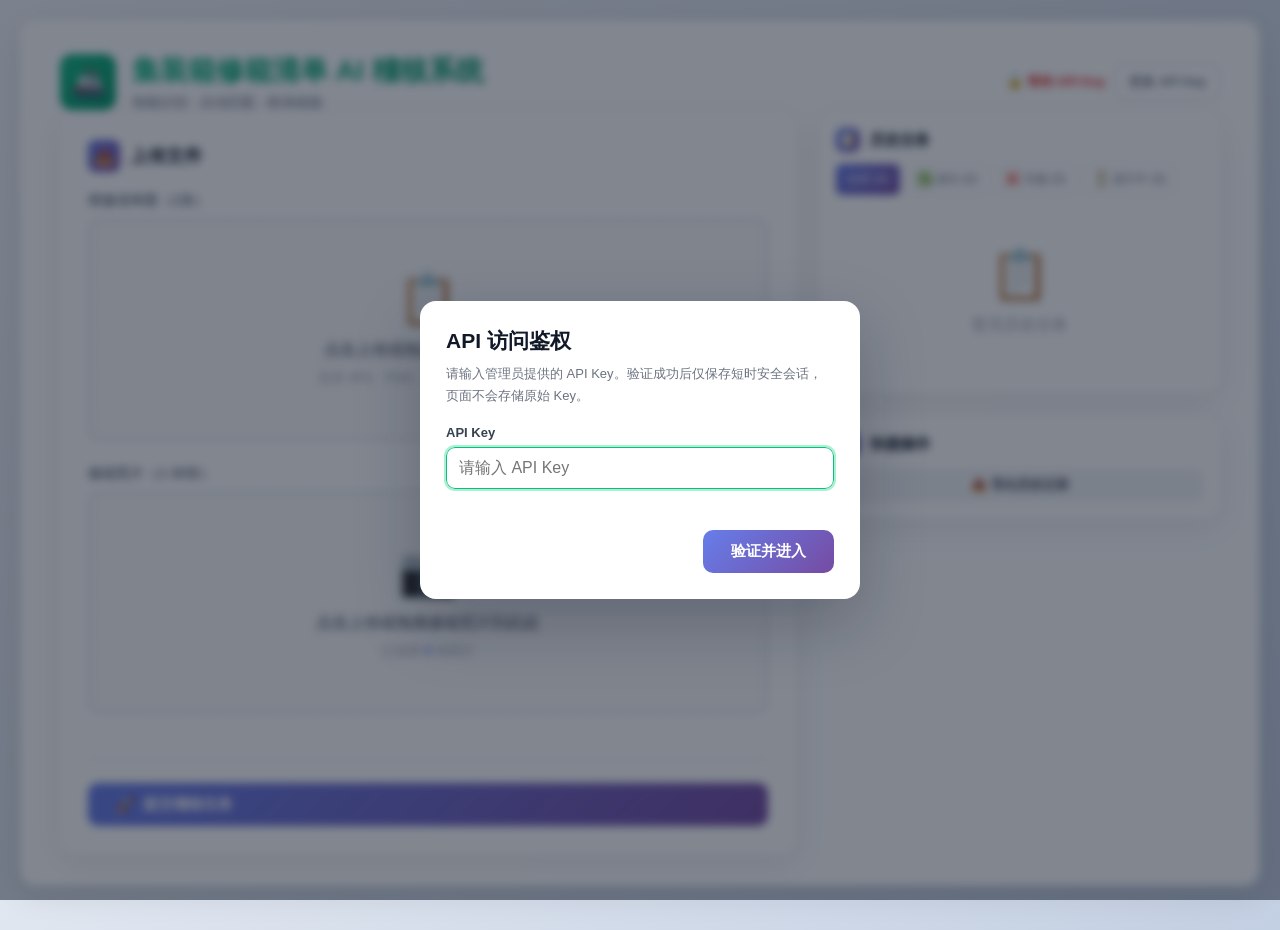
==== commit 7f5bbf90: "Enable API key authentication with browser sessions" ====
--- a/static/index.html
+++ b/static/index.html
@@ -44,6 +44,51 @@
     margin-bottom: 4px;
   }
   .title-area .subtitle { color: #6b7280; font-size: 14px; }
+  .auth-status { display: flex; align-items: center; gap: 10px; }
+  .auth-status-text { color: #047857; font-size: 13px; font-weight: 650; }
+  .auth-button {
+    padding: 8px 13px;
+    border: 1px solid #d1d5db;
+    border-radius: 8px;
+    background: #fff;
+    color: #374151;
+    font-size: 13px;
+    cursor: pointer;
+  }
+  .auth-button:hover { border-color: #10b981; color: #047857; }
+  .auth-overlay {
+    position: fixed;
+    inset: 0;
+    z-index: 5000;
+    display: none;
+    align-items: center;
+    justify-content: center;
+    padding: 20px;
+    background: rgba(15, 23, 42, .52);
+    backdrop-filter: blur(4px);
+  }
+  .auth-overlay.show { display: flex; }
+  .auth-dialog {
+    width: min(440px, 100%);
+    padding: 26px;
+    border-radius: 16px;
+    background: #fff;
+    box-shadow: 0 24px 64px rgba(15, 23, 42, .25);
+  }
+  .auth-dialog h2 { margin: 0 0 8px; color: #111827; font-size: 21px; }
+  .auth-dialog p { margin: 0 0 18px; color: #6b7280; font-size: 13px; line-height: 1.7; }
+  .auth-dialog label { display: block; margin-bottom: 7px; color: #374151; font-size: 13px; font-weight: 650; }
+  .auth-dialog input {
+    display: block;
+    width: 100%;
+    padding: 11px 12px;
+    border: 1px solid #d1d5db;
+    border-radius: 9px;
+    font: inherit;
+  }
+  .auth-dialog input:focus { outline: 2px solid #a7f3d0; border-color: #10b981; }
+  .auth-error { min-height: 20px; margin-top: 8px; color: #dc2626; font-size: 12px; }
+  .auth-actions { display: flex; justify-content: flex-end; gap: 10px; margin-top: 13px; }
   .stats { display: flex; gap: 24px; }
   .stat-item { text-align: center; }
   .stat-item .num { font-size: 24px; font-weight: bold; color: #10b981; }
@@ -596,6 +641,84 @@
     color: #9ca3af;
     font-size: 13px;
   }
+  .manual-review-panel {
+    margin: 0 22px 20px;
+    padding: 16px 18px;
+    border: 1px solid #dbe3ee;
+    border-radius: 10px;
+    background: #f8fafc;
+  }
+  .manual-review-head {
+    display: flex;
+    align-items: center;
+    justify-content: space-between;
+    gap: 12px;
+    margin-bottom: 12px;
+  }
+  .manual-review-title { color: #1f2937; font-size: 14px; font-weight: 700; }
+  .manual-review-saved {
+    padding: 3px 8px;
+    border-radius: 999px;
+    background: #dcfce7;
+    color: #15803d;
+    font-size: 11px;
+    font-weight: 650;
+  }
+  .manual-review-options { display: flex; flex-wrap: wrap; gap: 10px; }
+  .manual-review-option {
+    display: inline-flex;
+    align-items: center;
+    gap: 7px;
+    padding: 8px 12px;
+    border: 1px solid #dbe3ee;
+    border-radius: 8px;
+    background: #fff;
+    color: #374151;
+    font-size: 13px;
+    cursor: pointer;
+  }
+  .manual-review-option:has(input:checked) {
+    border-color: #667eea;
+    background: #eef2ff;
+    color: #4338ca;
+  }
+  .manual-review-reason { margin-top: 12px; }
+  .manual-review-reason[hidden] { display: none; }
+  .manual-review-reason label {
+    display: block;
+    margin-bottom: 6px;
+    color: #4b5563;
+    font-size: 12px;
+    font-weight: 600;
+  }
+  .manual-review-reason textarea {
+    width: 100%;
+    min-height: 72px;
+    resize: vertical;
+    padding: 9px 10px;
+    border: 1px solid #d1d5db;
+    border-radius: 8px;
+    background: #fff;
+    color: #111827;
+    font: inherit;
+    font-size: 13px;
+    line-height: 1.5;
+  }
+  .manual-review-actions { display: flex; align-items: center; gap: 12px; margin-top: 12px; }
+  .manual-review-submit {
+    padding: 8px 18px;
+    border: 0;
+    border-radius: 7px;
+    background: #2563eb;
+    color: #fff;
+    font-size: 13px;
+    font-weight: 650;
+    cursor: pointer;
+  }
+  .manual-review-submit:disabled { opacity: .55; cursor: wait; }
+  .manual-review-feedback { color: #6b7280; font-size: 12px; }
+  .manual-review-feedback.success { color: #15803d; }
+  .manual-review-feedback.error { color: #dc2626; }
   @media (max-width: 760px) {
     .verification-card-head { gap: 12px; padding: 16px 16px 12px; }
     .verification-title { font-size: 15px; }
@@ -604,6 +727,7 @@
     .verification-text { padding: 0 16px 15px; }
     .verification-text-line { grid-template-columns: 68px minmax(0, 1fr); }
     .verification-details { padding: 15px 16px 17px; }
+    .manual-review-panel { margin: 0 16px 16px; padding: 14px; }
   }
 
   /* v3.8-GG 报告增强 */
@@ -1124,6 +1248,10 @@
             <h1>集装箱修箱清单 AI 稽核系统</h1>
             <div class="subtitle">智能识别 · 自动匹配 · 精准核验</div>
           </div>
+        </div>
+        <div class="auth-status">
+          <span class="auth-status-text" id="authStatusText">🔒 API 已鉴权</span>
+          <button type="button" class="auth-button" onclick="showAuthDialog()">更换 API Key</button>
         </div>
       </div>
 
@@ -1279,6 +1407,19 @@
     </div>
   </div>
 
+  <div class="auth-overlay" id="authOverlay">
+    <form class="auth-dialog" onsubmit="authenticateBrowser(event)">
+      <h2>API 访问鉴权</h2>
+      <p>请输入管理员提供的 API Key。验证成功后仅保存短时安全会话，页面不会存储原始 Key。</p>
+      <label for="apiKeyInput">API Key</label>
+      <input id="apiKeyInput" type="password" autocomplete="current-password" required placeholder="请输入 API Key">
+      <div class="auth-error" id="authError"></div>
+      <div class="auth-actions">
+        <button type="submit" class="btn btn-primary" id="authSubmitButton">验证并进入</button>
+      </div>
+    </form>
+  </div>
+
 <script>
 let photos = [];          // 原始文件列表（File 对象）
 let photoIdMap = [];      // 提交后填充：[{blobUrl, photoId, seq, filename}]
@@ -1289,11 +1430,68 @@
 let historyLoaded = [];
 
 // 初始化
-window.onload = () => {
+window.onload = async () => {
   updateStats();
-  fetchHistory();  // 从后端 API 拉历史
   setupDragDrop();
+  if (await hasBrowserSession()) {
+    setAuthenticatedState(true);
+    fetchHistory();
+  } else {
+    setAuthenticatedState(false);
+    showAuthDialog();
+  }
 };
+
+async function hasBrowserSession() {
+  try {
+    const response = await fetch('/api/v1/audits?limit=1', { cache: 'no-store' });
+    return response.ok;
+  } catch (_) {
+    return false;
+  }
+}
+
+function setAuthenticatedState(authenticated) {
+  const status = document.getElementById('authStatusText');
+  status.textContent = authenticated ? '🔒 API 已鉴权' : '🔓 等待 API Key';
+  status.style.color = authenticated ? '#047857' : '#dc2626';
+}
+
+function showAuthDialog(message = '') {
+  document.getElementById('authError').textContent = message;
+  document.getElementById('authOverlay').classList.add('show');
+  setTimeout(() => document.getElementById('apiKeyInput').focus(), 0);
+}
+
+async function authenticateBrowser(event) {
+  event.preventDefault();
+  const input = document.getElementById('apiKeyInput');
+  const button = document.getElementById('authSubmitButton');
+  const error = document.getElementById('authError');
+  const apiKey = input.value.trim();
+  if (!apiKey) return;
+
+  button.disabled = true;
+  button.textContent = '正在验证…';
+  error.textContent = '';
+  try {
+    const response = await fetch('/api/v1/session', {
+      method: 'POST',
+      headers: { 'X-API-Key': apiKey },
+      cache: 'no-store'
+    });
+    if (!response.ok) throw new Error(response.status === 401 ? 'API Key 不正确' : `鉴权失败（HTTP ${response.status}）`);
+    input.value = '';
+    document.getElementById('authOverlay').classList.remove('show');
+    setAuthenticatedState(true);
+    await fetchHistory();
+  } catch (authError) {
+    error.textContent = authError.message || String(authError);
+  } finally {
+    button.disabled = false;
+    button.textContent = '验证并进入';
+  }
+}
 
 // 从后端 API 拉取历史任务列表
 async function fetchHistory() {
@@ -1326,9 +1524,108 @@
     throw new Error(`JSON 解析失败 (HTTP ${r.status}): ${text.slice(0, 200)}`);
   }
   if (!r.ok) {
+    if (r.status === 401) {
+      setAuthenticatedState(false);
+      showAuthDialog('登录状态已失效，请重新输入 API Key');
+    }
     throw new Error(JSON.stringify(j));
   }
   return j;
+}
+
+function escapeReviewHtml(value) {
+  return String(value == null ? '' : value).replace(/[&<>"']/g, char => ({
+    '&': '&amp;', '<': '&lt;', '>': '&gt;', '"': '&quot;', "'": '&#39;'
+  }[char]));
+}
+
+function renderManualReview(review, reviewTaskId, itemNo, scope) {
+  const saved = review && typeof review.is_ai_correct === 'boolean';
+  const correct = saved && review.is_ai_correct === true;
+  const incorrect = saved && review.is_ai_correct === false;
+  const groupName = `manual-review-${scope}-${reviewTaskId}-${itemNo}`;
+  const reason = review?.reason || '';
+  return `
+    <section class="manual-review-panel" data-task-id="${reviewTaskId}" data-item-no="${itemNo}">
+      <div class="manual-review-head">
+        <div class="manual-review-title">👤 人工复核：AI 审核结果是否正确？</div>
+        ${saved ? '<span class="manual-review-saved">已复核</span>' : ''}
+      </div>
+      <div class="manual-review-options">
+        <label class="manual-review-option">
+          <input type="radio" name="${groupName}" value="correct" ${correct ? 'checked' : ''} onchange="toggleManualReviewReason(this)">
+          <span>AI 审核正确</span>
+        </label>
+        <label class="manual-review-option">
+          <input type="radio" name="${groupName}" value="incorrect" ${incorrect ? 'checked' : ''} onchange="toggleManualReviewReason(this)">
+          <span>AI 审核错误</span>
+        </label>
+      </div>
+      <div class="manual-review-reason" ${incorrect ? '' : 'hidden'}>
+        <label>错误原因（选择“AI 审核错误”时必填）</label>
+        <textarea maxlength="1000" placeholder="请说明 AI 判断错误的地方，方便后续优化">${escapeReviewHtml(reason)}</textarea>
+      </div>
+      <div class="manual-review-actions">
+        <button type="button" class="manual-review-submit" onclick="submitManualReview(this)">${saved ? '更新复核' : '提交复核'}</button>
+        <span class="manual-review-feedback"></span>
+      </div>
+    </section>`;
+}
+
+function toggleManualReviewReason(input) {
+  const panel = input.closest('.manual-review-panel');
+  const reason = panel.querySelector('.manual-review-reason');
+  reason.hidden = input.value !== 'incorrect';
+  if (!reason.hidden) reason.querySelector('textarea').focus();
+}
+
+async function submitManualReview(button) {
+  const panel = button.closest('.manual-review-panel');
+  const selected = panel.querySelector('input[type="radio"]:checked');
+  const feedback = panel.querySelector('.manual-review-feedback');
+  const textarea = panel.querySelector('textarea');
+  feedback.className = 'manual-review-feedback';
+  if (!selected) {
+    feedback.textContent = '请选择审核结果';
+    feedback.classList.add('error');
+    return;
+  }
+  const isAiCorrect = selected.value === 'correct';
+  const reason = textarea.value.trim();
+  if (!isAiCorrect && !reason) {
+    feedback.textContent = '请填写 AI 审核错误的原因';
+    feedback.classList.add('error');
+    textarea.focus();
+    return;
+  }
+
+  button.disabled = true;
+  feedback.textContent = '正在保存…';
+  try {
+    await apiFetch(
+      `/api/v1/audits/${encodeURIComponent(panel.dataset.taskId)}/items/${encodeURIComponent(panel.dataset.itemNo)}/manual-review`,
+      {
+        method: 'PUT',
+        headers: { 'Content-Type': 'application/json' },
+        body: JSON.stringify({ is_ai_correct: isAiCorrect, reason: isAiCorrect ? null : reason })
+      }
+    );
+    let badge = panel.querySelector('.manual-review-saved');
+    if (!badge) {
+      badge = document.createElement('span');
+      badge.className = 'manual-review-saved';
+      badge.textContent = '已复核';
+      panel.querySelector('.manual-review-head').appendChild(badge);
+    }
+    button.textContent = '更新复核';
+    feedback.textContent = '保存成功';
+    feedback.classList.add('success');
+  } catch (error) {
+    feedback.textContent = '保存失败：' + error.message;
+    feedback.classList.add('error');
+  } finally {
+    button.disabled = false;
+  }
 }
 
 // 拖拽上传
@@ -1927,6 +2224,7 @@
           ${photosSection}
           ${!matchedSection && !photosSection ? '<div class="verification-empty">本项未匹配到证据照片</div>' : ''}
         </div>
+        ${renderManualReview(v.manual_review, taskId, v.item_no, 'main')}
       </article>`;
     }).join('');
 
@@ -2407,6 +2705,7 @@
         ${photosSection}
         ${!matchedSection && !photosSection ? '<div class="verification-empty">本项未匹配到证据照片</div>' : ''}
       </div>
+      ${renderManualReview(v.manual_review, id, v.item_no, 'modal')}
     </article>`;
   }).join('');
 
